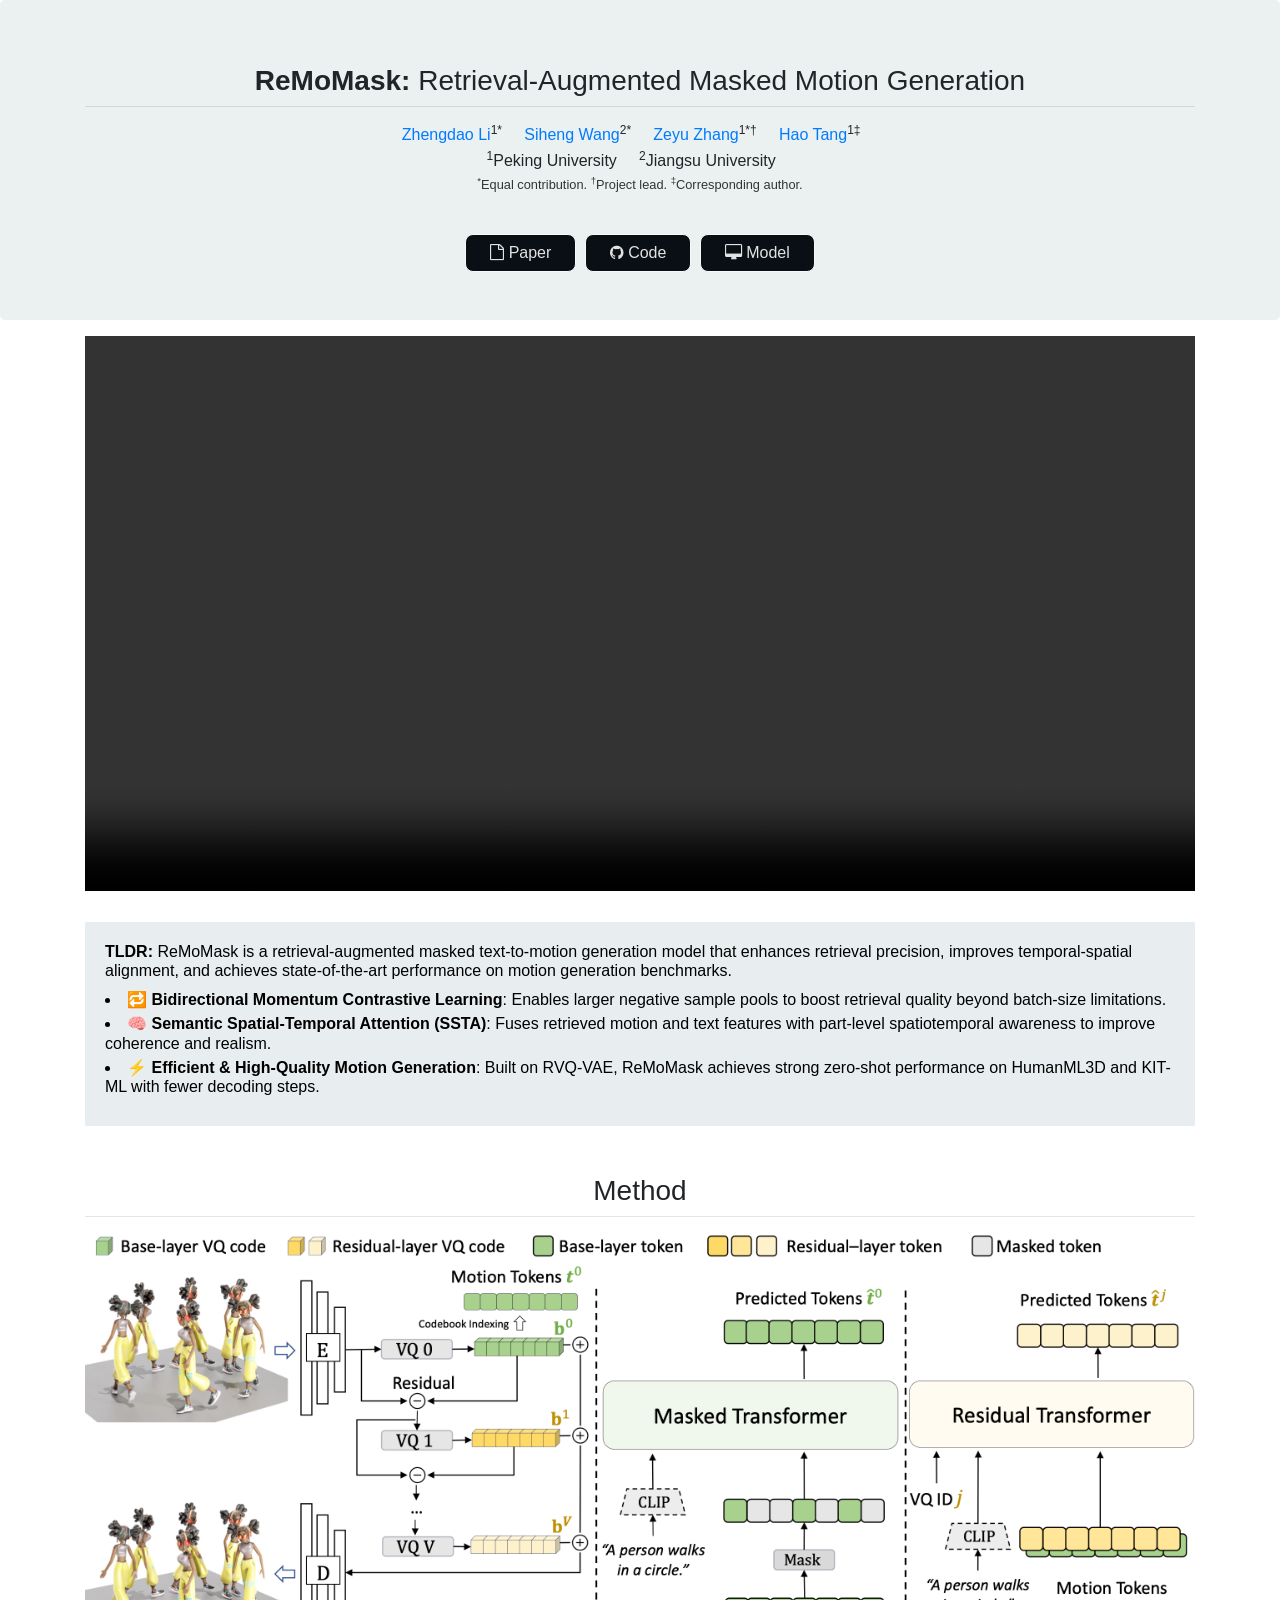
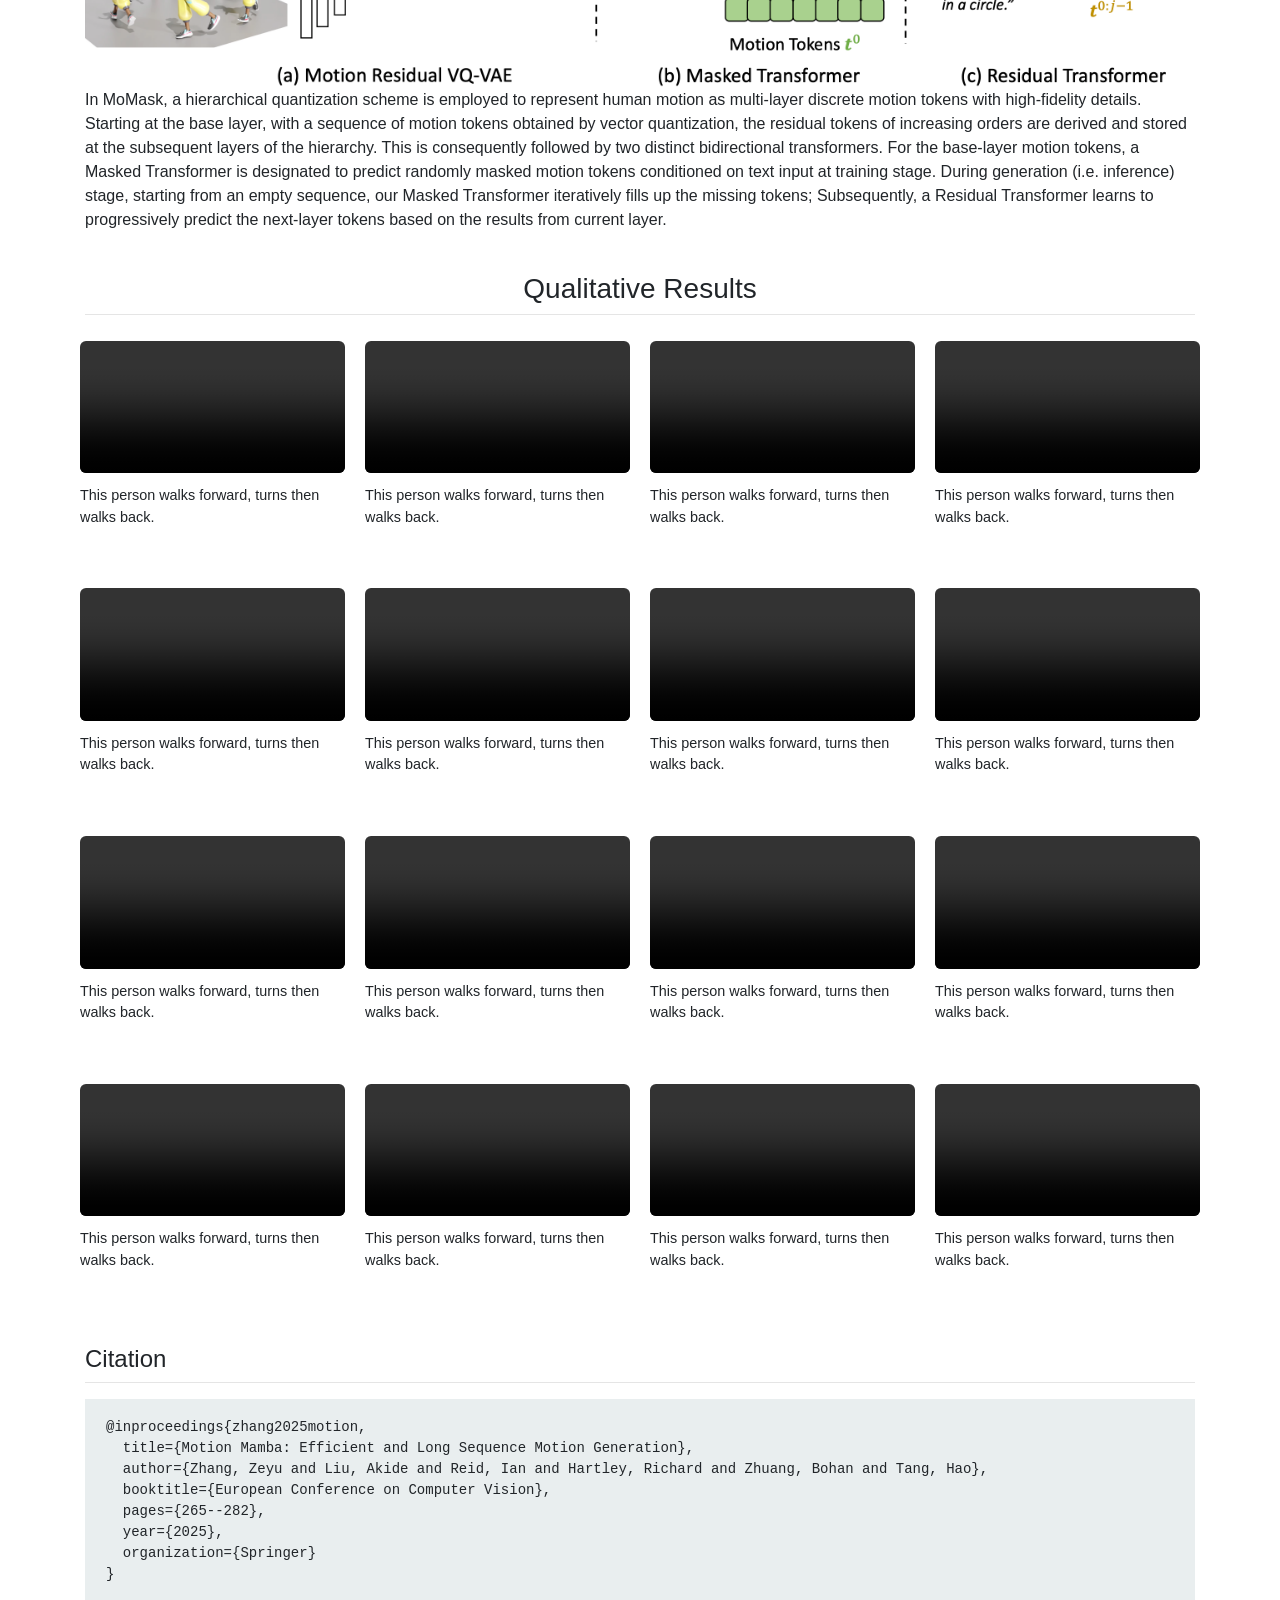
==== index.html @ f0946609 "update" ====
<!DOCTYPE html>
<html lang="en">
<html class="fontawesome-i2svg-active fontawesome-i2svg-complete"><head><meta http-equiv="Content-Type" content="text/html; charset=UTF-8">

<head>
    <meta charset="UTF-8">
    <meta http-equiv="X-UA-Compatible" content="IE=edge">
    <meta name="viewport" content="width=device-width, initial-scale=1">
    <title>ReMoMask</title>
    <!-- Bootstrap -->
    <!-- <link rel="stylesheet" href="./static/css/bulma.min.css"> -->
    <!-- 这个不能加，否则会报错 -->
    <link rel="stylesheet" href="./static/css/bulma-carousel.min.css">
    <link rel="stylesheet" href="./static/css/bulma-slider.min.css">
    <link href="css/bootstrap-4.4.1.css" rel="stylesheet">
    <link rel="stylesheet" href="https://cdnjs.cloudflare.com/ajax/libs/font-awesome/4.7.0/css/font-awesome.min.css">

    <script src="https://ajax.googleapis.com/ajax/libs/jquery/3.5.1/jquery.min.js"></script>
    <script src="./static/js/bulma-carousel.min.js"></script>
    <script src="./static/js/bulma-slider.min.js"></script>
    <script src="./static/js/index.js"></script>
</head>

<!-- cover -->
<section>
    <div class="jumbotron text-center mt-0">
        <div class="container">
            <div class="row justify-content-center">
                <div class="col-12">
                    <h3><strong>ReMoMask: </strong>Retrieval-Augmented Masked Motion Generation</h3>
                    <!-- <h5>Arxiv 2026</h5> -->
                    <hr style="margin-top:0px">
                    <div class="is-size-2 publication-authors text-center">
                        <span class="author-block">
                            <a href=""><strong>Zhengdao Li</strong></a><sup>1*</sup></span>&nbsp;&nbsp;&nbsp;&nbsp;
                        <span class="author-block">
                            <a href=""><strong>Siheng Wang</strong></a><sup>2*</sup>&nbsp;&nbsp;&nbsp;&nbsp;
                        </span>
                        <span class="author-block">
                            <a href="https://steve-zeyu-zhang.github.io/"><strong>Zeyu Zhang</strong></a><sup>1*†</sup>&nbsp;&nbsp;&nbsp;&nbsp;
                        </span>
                        <span class="author-block">
                            <a href="https://ha0tang.github.io/"><strong>Hao Tang</strong></a><sup>1‡</sup>&nbsp;&nbsp;&nbsp;&nbsp;
                        </span>
                    </div>
                    <div class="is-size-5 publication-authors text-center" style="margin-top:2px">
                        <span class="author-block"><sup>1</sup><strong>Peking University</strong></span>&nbsp;&nbsp;&nbsp;&nbsp;
                        <span class="author-block"><sup>2</sup><strong>Jiangsu University</strong></span>&nbsp;&nbsp;&nbsp;&nbsp;
                        <!-- <br> -->
                        <!-- <span class="author-block"><sup>+</sup><strong>Corresponding author: Xiaowei Zhou.</strong></span> -->
                    </div>
                    <p style="color: rgb(51, 51, 51); font-size: 0.8em; margin-top:2px">
                        <sup>*</sup>Equal contribution. <sup>†</sup>Project lead. <sup>‡</sup>Corresponding author.
                    </p>
                    <br>
                    <div class="row justify-content-center">
                        <div class="col-auto" style="padding: 0 1px;">
                            <p class="mb-5"><a class="btn btn-large btn-light" href="arxiv.com" role="button" target="_blank">
                                <i class="fa fa-file-o"></i> Paper </a></p>
                        </div>
                        <div class="col-auto" style="padding: 0 1px;">
                            <p class="mb-5"><a class="btn btn-large btn-light" href="https://github.com/" role="button" target="_blank">
                                <i class="fa fa-github"></i> Code </a></p>
                        </div>
                        <div class="col-auto" style="padding: 0 1px;">
                            <p class="mb-5"><a class="btn btn-large btn-light" href="https://huggingface.co" role="button" target="_blank">
                                <i class="fa fa-desktop"></i> Model </a></p>
                        </div>
                    </div>
        </div>
    </div>
</section>

<section>
    <div class="container">
        <div class="row">
            <div class="col-12 text-center">
                <video width="100%" playsinline autoplay loop preload="none" muted controls>
                    <source src="assets/teaser.mp4" type="video/mp4">
                    Your browser does not support the video tag.
                </video>
                <br><br>
                <div class="notification is-info is-rounded" style="background-color: #E8EEEF; padding: 20px; text-align: left;">
                    <h6 style="color: rgb(0, 0, 0); margin-bottom: 10px;">
                        <strong>TLDR: </strong>
                        ReMoMask is a retrieval-augmented masked text-to-motion generation model that enhances retrieval precision, improves temporal-spatial alignment, and achieves state-of-the-art performance on motion generation benchmarks.
                    </h6>
                    <h6 style="color: rgb(0, 0, 0); margin: 10px 0;">
                        <li style="margin-bottom: 5px;">🔁 <strong>Bidirectional Momentum Contrastive Learning</strong>: Enables larger negative sample pools to boost retrieval quality beyond batch-size limitations.</li>
                        <li style="margin-bottom: 5px;">🧠 <strong>Semantic Spatial-Temporal Attention (SSTA)</strong>: Fuses retrieved motion and text features with part-level spatiotemporal awareness to improve coherence and realism.</li>
                        <li style="margin-bottom: 5px;">⚡ <strong>Efficient & High-Quality Motion Generation</strong>: Built on RVQ-VAE, ReMoMask achieves strong zero-shot performance on HumanML3D and KIT-ML with fewer decoding steps.</li>
                    </h6>
                </div>
                <br>
            </div>
        </div>
    </div>
</section>

<br>

<section>
    <div class="container">
        <div class="row">
            <div class="col-12 text-center">
                <h3>Method</h3>
                <hr style="margin-top:0px">
                <img src="assets/model.png" width="100%">
                <p class="text-left">
                    In MoMask, a hierarchical quantization scheme is employed to represent human motion as multi-layer discrete motion tokens with high-fidelity details. Starting at the base layer, with a sequence of motion tokens obtained by vector quantization, the residual tokens of increasing orders are derived and stored at the subsequent layers of the hierarchy. This is consequently followed by two distinct bidirectional transformers. For the base-layer motion tokens, a Masked Transformer is designated to predict randomly masked motion tokens conditioned on text input at training stage. During generation (i.e. inference) stage, starting from an empty sequence, our Masked Transformer iteratively fills up the missing tokens; Subsequently, a Residual Transformer learns to progressively predict the next-layer tokens based on the results from current layer. 
                </p>
            </div>
        </div>
    </div>
</section>

<br>

<section>
    <div class="container">
        <div class="row">
            <div class="col-12 text-center">
                <h3>Qualitative Results</h3>
                <hr style="margin-top:0px">
                <div class="row">
                    <!-- 16 video blocks -->
                    <div class="col-md-3 col-sm-6 mb-4" style="padding: 10px;">
                        <video class="single_image_video" controls loading="lazy" autoplay muted loop playsinline style="width: 100%; border-radius: 6px;">
                            <source src="assets/demo1.mp4" type="video/mp4">
                            Your browser does not support the video tag.
                        </video>
                        <p class="text-left" style="font-size: 0.9rem; margin-top: 5px;">This person walks forward, turns then walks back.</p>
                    </div>
                    <div class="col-md-3 col-sm-6 mb-4" style="padding: 10px;">
                        <video class="single_image_video" controls loading="lazy" autoplay muted loop playsinline style="width: 100%; border-radius: 6px;">
                            <source src="assets/demo1.mp4" type="video/mp4">
                            Your browser does not support the video tag.
                        </video>
                        <p class="text-left" style="font-size: 0.9rem; margin-top: 5px;">This person walks forward, turns then walks back.</p>
                    </div>
                    <div class="col-md-3 col-sm-6 mb-4" style="padding: 10px;">
                        <video class="single_image_video" controls loading="lazy" autoplay muted loop playsinline style="width: 100%; border-radius: 6px;">
                            <source src="assets/demo1.mp4" type="video/mp4">
                            Your browser does not support the video tag.
                        </video>
                        <p class="text-left" style="font-size: 0.9rem; margin-top: 5px;">This person walks forward, turns then walks back.</p>
                    </div>
                    <div class="col-md-3 col-sm-6 mb-4" style="padding: 10px;">
                        <video class="single_image_video" controls loading="lazy" autoplay muted loop playsinline style="width: 100%; border-radius: 6px;">
                            <source src="assets/demo1.mp4" type="video/mp4">
                            Your browser does not support the video tag.
                        </video>
                        <p class="text-left" style="font-size: 0.9rem; margin-top: 5px;">This person walks forward, turns then walks back.</p>
                    </div>

                    <div class="col-md-3 col-sm-6 mb-4" style="padding: 10px;">
                        <video class="single_image_video" controls loading="lazy" autoplay muted loop playsinline style="width: 100%; border-radius: 6px;">
                            <source src="assets/demo1.mp4" type="video/mp4">
                            Your browser does not support the video tag.
                        </video>
                        <p class="text-left" style="font-size: 0.9rem; margin-top: 5px;">This person walks forward, turns then walks back.</p>
                    </div>
                    <div class="col-md-3 col-sm-6 mb-4" style="padding: 10px;">
                        <video class="single_image_video" controls loading="lazy" autoplay muted loop playsinline style="width: 100%; border-radius: 6px;">
                            <source src="assets/demo1.mp4" type="video/mp4">
                            Your browser does not support the video tag.
                        </video>
                        <p class="text-left" style="font-size: 0.9rem; margin-top: 5px;">This person walks forward, turns then walks back.</p>
                    </div>
                    <div class="col-md-3 col-sm-6 mb-4" style="padding: 10px;">
                        <video class="single_image_video" controls loading="lazy" autoplay muted loop playsinline style="width: 100%; border-radius: 6px;">
                            <source src="assets/demo1.mp4" type="video/mp4">
                            Your browser does not support the video tag.
                        </video>
                        <p class="text-left" style="font-size: 0.9rem; margin-top: 5px;">This person walks forward, turns then walks back.</p>
                    </div>
                    <div class="col-md-3 col-sm-6 mb-4" style="padding: 10px;">
                        <video class="single_image_video" controls loading="lazy" autoplay muted loop playsinline style="width: 100%; border-radius: 6px;">
                            <source src="assets/demo1.mp4" type="video/mp4">
                            Your browser does not support the video tag.
                        </video>
                        <p class="text-left" style="font-size: 0.9rem; margin-top: 5px;">This person walks forward, turns then walks back.</p>
                    </div>

                    <div class="col-md-3 col-sm-6 mb-4" style="padding: 10px;">
                        <video class="single_image_video" controls loading="lazy" autoplay muted loop playsinline style="width: 100%; border-radius: 6px;">
                            <source src="assets/demo1.mp4" type="video/mp4">
                            Your browser does not support the video tag.
                        </video>
                        <p class="text-left" style="font-size: 0.9rem; margin-top: 5px;">This person walks forward, turns then walks back.</p>
                    </div>
                    <div class="col-md-3 col-sm-6 mb-4" style="padding: 10px;">
                        <video class="single_image_video" controls loading="lazy" autoplay muted loop playsinline style="width: 100%; border-radius: 6px;">
                            <source src="assets/demo1.mp4" type="video/mp4">
                            Your browser does not support the video tag.
                        </video>
                        <p class="text-left" style="font-size: 0.9rem; margin-top: 5px;">This person walks forward, turns then walks back.</p>
                    </div>
                    <div class="col-md-3 col-sm-6 mb-4" style="padding: 10px;">
                        <video class="single_image_video" controls loading="lazy" autoplay muted loop playsinline style="width: 100%; border-radius: 6px;">
                            <source src="assets/demo1.mp4" type="video/mp4">
                            Your browser does not support the video tag.
                        </video>
                        <p class="text-left" style="font-size: 0.9rem; margin-top: 5px;">This person walks forward, turns then walks back.</p>
                    </div>
                    <div class="col-md-3 col-sm-6 mb-4" style="padding: 10px;">
                        <video class="single_image_video" controls loading="lazy" autoplay muted loop playsinline style="width: 100%; border-radius: 6px;">
                            <source src="assets/demo1.mp4" type="video/mp4">
                            Your browser does not support the video tag.
                        </video>
                        <p class="text-left" style="font-size: 0.9rem; margin-top: 5px;">This person walks forward, turns then walks back.</p>
                    </div>

                    <div class="col-md-3 col-sm-6 mb-4" style="padding: 10px;">
                        <video class="single_image_video" controls loading="lazy" autoplay muted loop playsinline style="width: 100%; border-radius: 6px;">
                            <source src="assets/demo1.mp4" type="video/mp4">
                            Your browser does not support the video tag.
                        </video>
                        <p class="text-left" style="font-size: 0.9rem; margin-top: 5px;">This person walks forward, turns then walks back.</p>
                    </div>
                    <div class="col-md-3 col-sm-6 mb-4" style="padding: 10px;">
                        <video class="single_image_video" controls loading="lazy" autoplay muted loop playsinline style="width: 100%; border-radius: 6px;">
                            <source src="assets/demo1.mp4" type="video/mp4">
                            Your browser does not support the video tag.
                        </video>
                        <p class="text-left" style="font-size: 0.9rem; margin-top: 5px;">This person walks forward, turns then walks back.</p>
                    </div>
                    <div class="col-md-3 col-sm-6 mb-4" style="padding: 10px;">
                        <video class="single_image_video" controls loading="lazy" autoplay muted loop playsinline style="width: 100%; border-radius: 6px;">
                            <source src="assets/demo1.mp4" type="video/mp4">
                            Your browser does not support the video tag.
                        </video>
                        <p class="text-left" style="font-size: 0.9rem; margin-top: 5px;">This person walks forward, turns then walks back.</p>
                    </div>
                    <div class="col-md-3 col-sm-6 mb-4" style="padding: 10px;">
                        <video class="single_image_video" controls loading="lazy" autoplay muted loop playsinline style="width: 100%; border-radius: 6px;">
                            <source src="assets/demo1.mp4" type="video/mp4">
                            Your browser does not support the video tag.
                        </video>
                        <p class="text-left" style="font-size: 0.9rem; margin-top: 5px;">This person walks forward, turns then walks back.</p>
                    </div>
                </div>
            </div>
        </div>
    </div>
</section>


<br>


<div class="container">
    <div class="row">
        <div class="col-12">
            <h4>Citation</h4>
            <hr style="margin-top:0px">
            <pre style="background-color: #e9eeef;padding: 1.25em 1.5em">
<code>@inproceedings{zhang2025motion,
  title={Motion Mamba: Efficient and Long Sequence Motion Generation},
  author={Zhang, Zeyu and Liu, Akide and Reid, Ian and Hartley, Richard and Zhuang, Bohan and Tang, Hao},
  booktitle={European Conference on Computer Vision},
  pages={265--282},
  year={2025},
  organization={Springer}
}</code></pre>
            <hr>
        </div>
    </div>
</div>



</body>
</html>
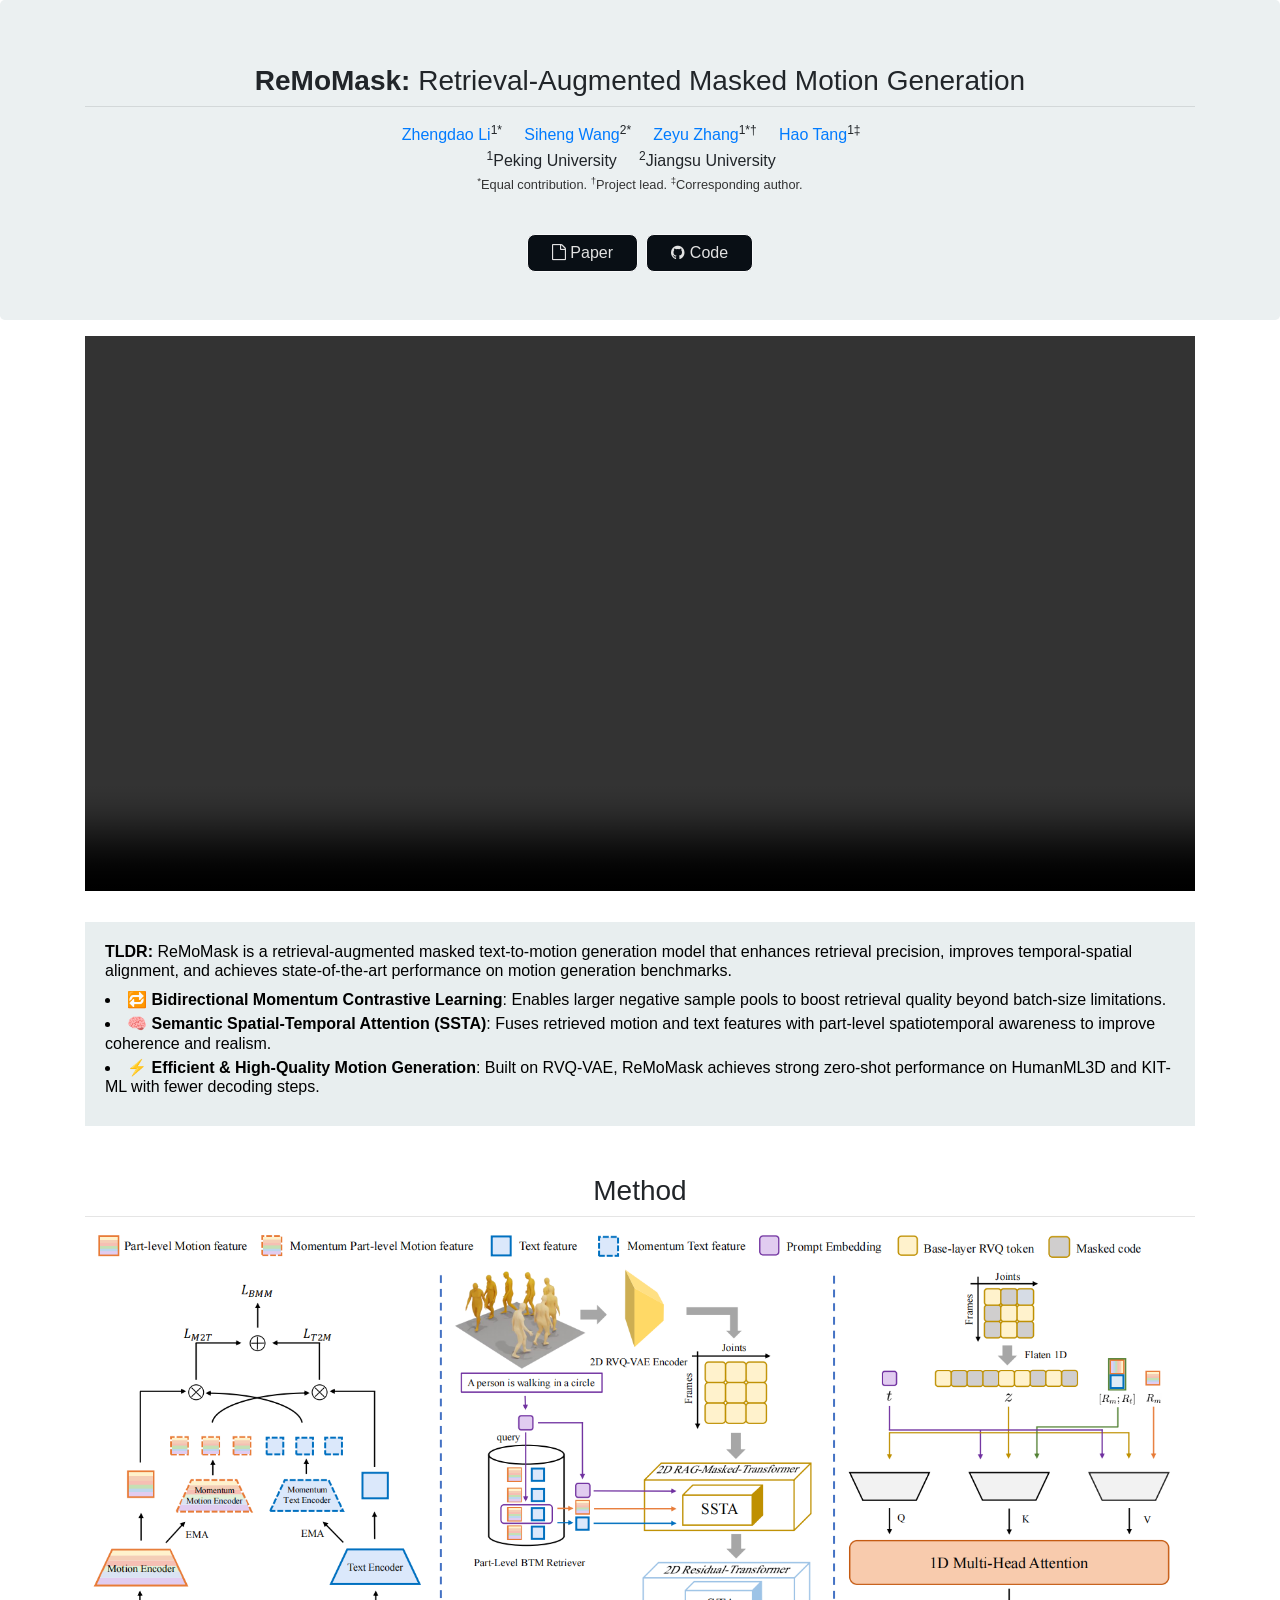
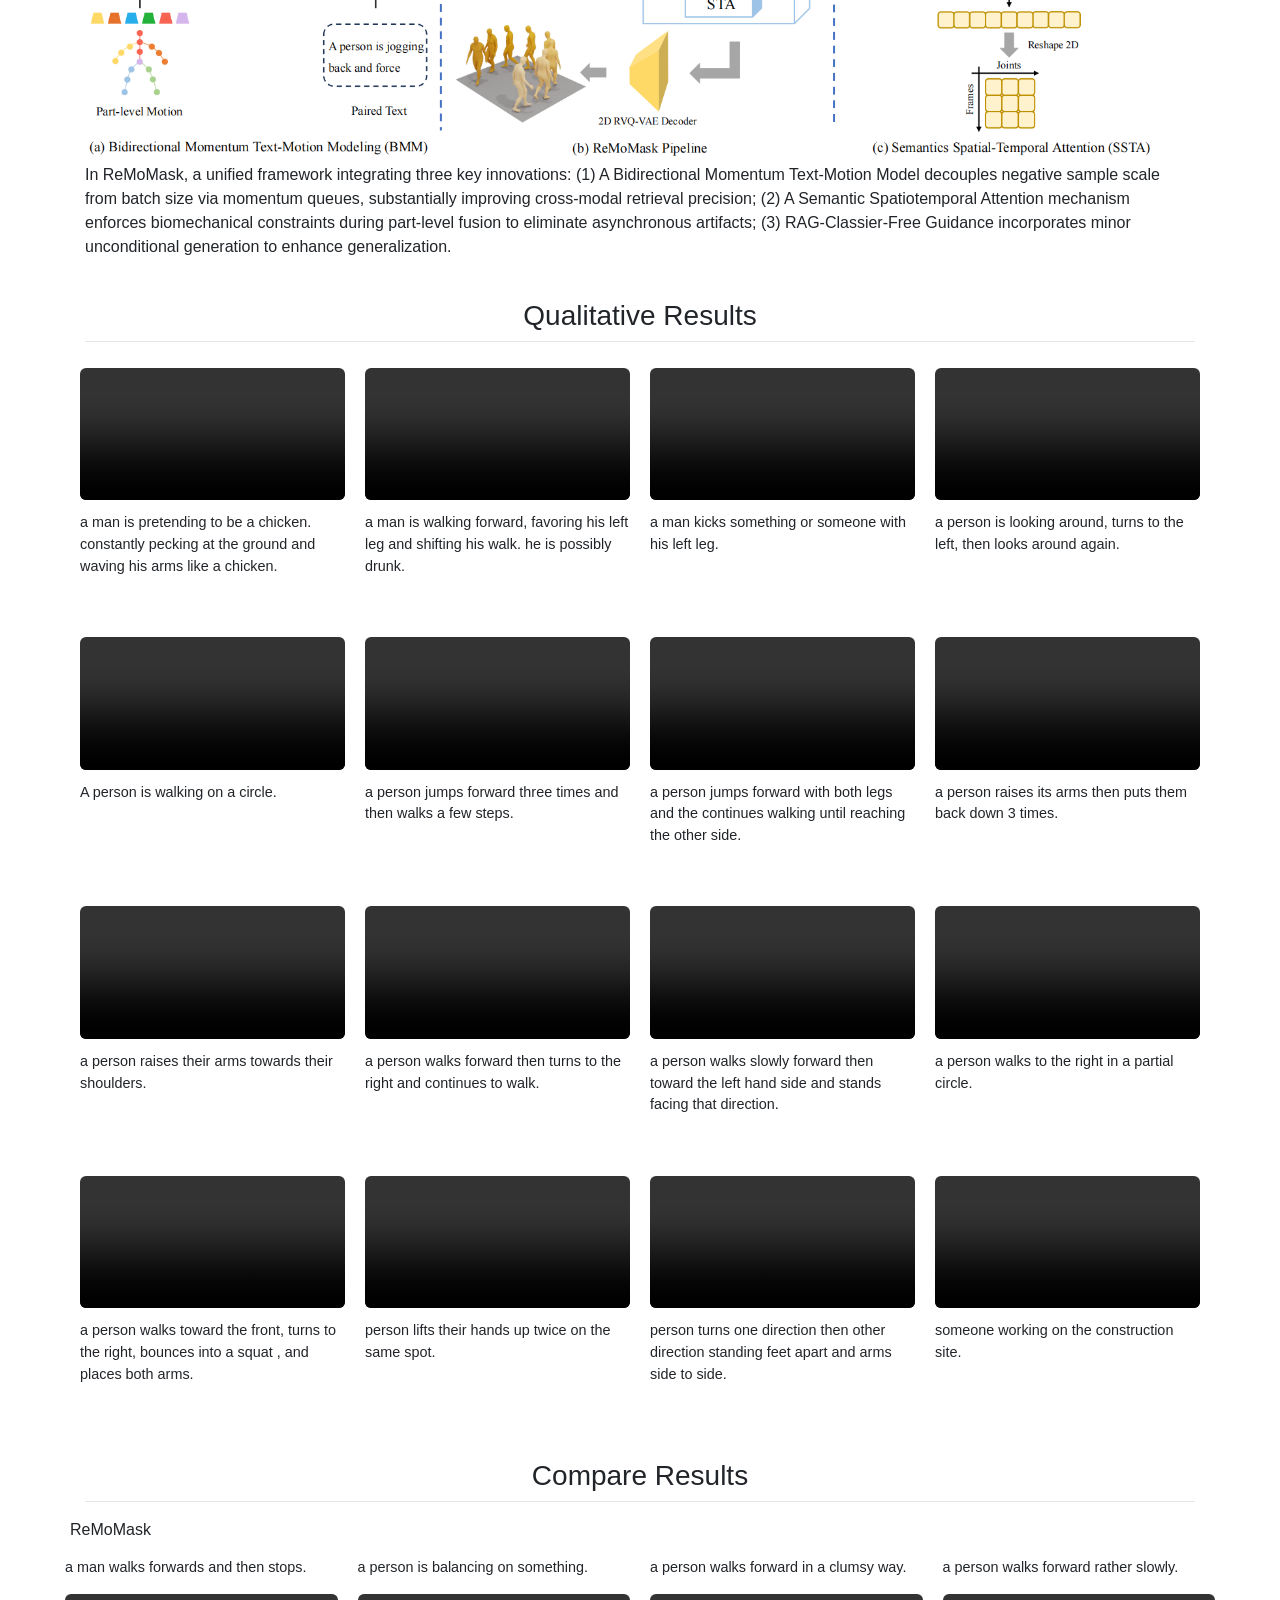
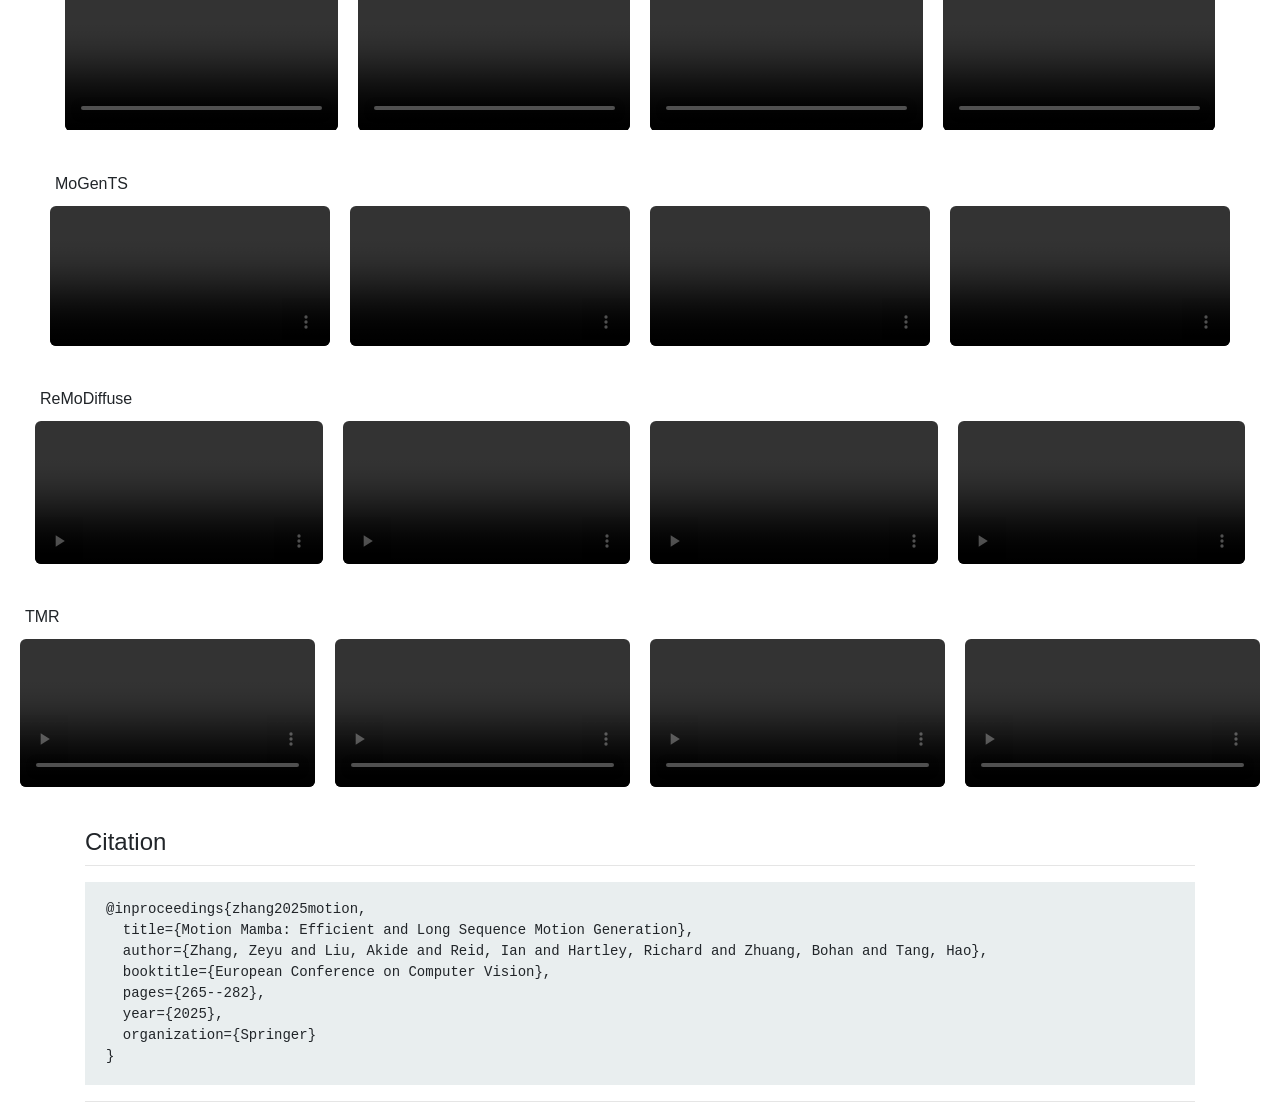
==== commit 41211871: "update website" ====
--- a/index.html
+++ b/index.html
@@ -59,13 +59,13 @@
                                 <i class="fa fa-file-o"></i> Paper </a></p>
                         </div>
                         <div class="col-auto" style="padding: 0 1px;">
-                            <p class="mb-5"><a class="btn btn-large btn-light" href="https://github.com/" role="button" target="_blank">
+                            <p class="mb-5"><a class="btn btn-large btn-light" href="https://github.com/AIGeeksGroup/ReMoMask" role="button" target="_blank">
                                 <i class="fa fa-github"></i> Code </a></p>
                         </div>
-                        <div class="col-auto" style="padding: 0 1px;">
+                        <!-- <div class="col-auto" style="padding: 0 1px;">
                             <p class="mb-5"><a class="btn btn-large btn-light" href="https://huggingface.co" role="button" target="_blank">
                                 <i class="fa fa-desktop"></i> Model </a></p>
-                        </div>
+                        </div> -->
                     </div>
         </div>
     </div>
@@ -76,7 +76,7 @@
         <div class="row">
             <div class="col-12 text-center">
                 <video width="100%" playsinline autoplay loop preload="none" muted controls>
-                    <source src="assets/teaser.mp4" type="video/mp4">
+                    <source src="assets/Animation.mp4" type="video/mp4">
                     Your browser does not support the video tag.
                 </video>
                 <br><br>
@@ -105,9 +105,9 @@
             <div class="col-12 text-center">
                 <h3>Method</h3>
                 <hr style="margin-top:0px">
-                <img src="assets/model.png" width="100%">
+                <img src="assets/framework_00.png" width="100%">
                 <p class="text-left">
-                    In MoMask, a hierarchical quantization scheme is employed to represent human motion as multi-layer discrete motion tokens with high-fidelity details. Starting at the base layer, with a sequence of motion tokens obtained by vector quantization, the residual tokens of increasing orders are derived and stored at the subsequent layers of the hierarchy. This is consequently followed by two distinct bidirectional transformers. For the base-layer motion tokens, a Masked Transformer is designated to predict randomly masked motion tokens conditioned on text input at training stage. During generation (i.e. inference) stage, starting from an empty sequence, our Masked Transformer iteratively fills up the missing tokens; Subsequently, a Residual Transformer learns to progressively predict the next-layer tokens based on the results from current layer. 
+                    In ReMoMask, a unified framework integrating three key innovations: (1) A Bidirectional Momentum Text-Motion Model decouples negative sample scale from batch size via momentum queues, substantially improving cross-modal retrieval precision; (2) A Semantic Spatiotemporal Attention mechanism enforces biomechanical constraints during part-level fusion to eliminate asynchronous artifacts; (3) RAG-Classier-Free Guidance incorporates minor unconditional generation to enhance generalization.
                 </p>
             </div>
         </div>
@@ -126,118 +126,118 @@
                     <!-- 16 video blocks -->
                     <div class="col-md-3 col-sm-6 mb-4" style="padding: 10px;">
                         <video class="single_image_video" controls loading="lazy" autoplay muted loop playsinline style="width: 100%; border-radius: 6px;">
-                            <source src="assets/demo1.mp4" type="video/mp4">
-                            Your browser does not support the video tag.
-                        </video>
-                        <p class="text-left" style="font-size: 0.9rem; margin-top: 5px;">This person walks forward, turns then walks back.</p>
-                    </div>
-                    <div class="col-md-3 col-sm-6 mb-4" style="padding: 10px;">
-                        <video class="single_image_video" controls loading="lazy" autoplay muted loop playsinline style="width: 100%; border-radius: 6px;">
-                            <source src="assets/demo1.mp4" type="video/mp4">
-                            Your browser does not support the video tag.
-                        </video>
-                        <p class="text-left" style="font-size: 0.9rem; margin-top: 5px;">This person walks forward, turns then walks back.</p>
-                    </div>
-                    <div class="col-md-3 col-sm-6 mb-4" style="padding: 10px;">
-                        <video class="single_image_video" controls loading="lazy" autoplay muted loop playsinline style="width: 100%; border-radius: 6px;">
-                            <source src="assets/demo1.mp4" type="video/mp4">
-                            Your browser does not support the video tag.
-                        </video>
-                        <p class="text-left" style="font-size: 0.9rem; margin-top: 5px;">This person walks forward, turns then walks back.</p>
-                    </div>
-                    <div class="col-md-3 col-sm-6 mb-4" style="padding: 10px;">
-                        <video class="single_image_video" controls loading="lazy" autoplay muted loop playsinline style="width: 100%; border-radius: 6px;">
-                            <source src="assets/demo1.mp4" type="video/mp4">
-                            Your browser does not support the video tag.
-                        </video>
-                        <p class="text-left" style="font-size: 0.9rem; margin-top: 5px;">This person walks forward, turns then walks back.</p>
-                    </div>
-
-                    <div class="col-md-3 col-sm-6 mb-4" style="padding: 10px;">
-                        <video class="single_image_video" controls loading="lazy" autoplay muted loop playsinline style="width: 100%; border-radius: 6px;">
-                            <source src="assets/demo1.mp4" type="video/mp4">
-                            Your browser does not support the video tag.
-                        </video>
-                        <p class="text-left" style="font-size: 0.9rem; margin-top: 5px;">This person walks forward, turns then walks back.</p>
-                    </div>
-                    <div class="col-md-3 col-sm-6 mb-4" style="padding: 10px;">
-                        <video class="single_image_video" controls loading="lazy" autoplay muted loop playsinline style="width: 100%; border-radius: 6px;">
-                            <source src="assets/demo1.mp4" type="video/mp4">
-                            Your browser does not support the video tag.
-                        </video>
-                        <p class="text-left" style="font-size: 0.9rem; margin-top: 5px;">This person walks forward, turns then walks back.</p>
-                    </div>
-                    <div class="col-md-3 col-sm-6 mb-4" style="padding: 10px;">
-                        <video class="single_image_video" controls loading="lazy" autoplay muted loop playsinline style="width: 100%; border-radius: 6px;">
-                            <source src="assets/demo1.mp4" type="video/mp4">
-                            Your browser does not support the video tag.
-                        </video>
-                        <p class="text-left" style="font-size: 0.9rem; margin-top: 5px;">This person walks forward, turns then walks back.</p>
-                    </div>
-                    <div class="col-md-3 col-sm-6 mb-4" style="padding: 10px;">
-                        <video class="single_image_video" controls loading="lazy" autoplay muted loop playsinline style="width: 100%; border-radius: 6px;">
-                            <source src="assets/demo1.mp4" type="video/mp4">
-                            Your browser does not support the video tag.
-                        </video>
-                        <p class="text-left" style="font-size: 0.9rem; margin-top: 5px;">This person walks forward, turns then walks back.</p>
-                    </div>
-
-                    <div class="col-md-3 col-sm-6 mb-4" style="padding: 10px;">
-                        <video class="single_image_video" controls loading="lazy" autoplay muted loop playsinline style="width: 100%; border-radius: 6px;">
-                            <source src="assets/demo1.mp4" type="video/mp4">
-                            Your browser does not support the video tag.
-                        </video>
-                        <p class="text-left" style="font-size: 0.9rem; margin-top: 5px;">This person walks forward, turns then walks back.</p>
-                    </div>
-                    <div class="col-md-3 col-sm-6 mb-4" style="padding: 10px;">
-                        <video class="single_image_video" controls loading="lazy" autoplay muted loop playsinline style="width: 100%; border-radius: 6px;">
-                            <source src="assets/demo1.mp4" type="video/mp4">
-                            Your browser does not support the video tag.
-                        </video>
-                        <p class="text-left" style="font-size: 0.9rem; margin-top: 5px;">This person walks forward, turns then walks back.</p>
-                    </div>
-                    <div class="col-md-3 col-sm-6 mb-4" style="padding: 10px;">
-                        <video class="single_image_video" controls loading="lazy" autoplay muted loop playsinline style="width: 100%; border-radius: 6px;">
-                            <source src="assets/demo1.mp4" type="video/mp4">
-                            Your browser does not support the video tag.
-                        </video>
-                        <p class="text-left" style="font-size: 0.9rem; margin-top: 5px;">This person walks forward, turns then walks back.</p>
-                    </div>
-                    <div class="col-md-3 col-sm-6 mb-4" style="padding: 10px;">
-                        <video class="single_image_video" controls loading="lazy" autoplay muted loop playsinline style="width: 100%; border-radius: 6px;">
-                            <source src="assets/demo1.mp4" type="video/mp4">
-                            Your browser does not support the video tag.
-                        </video>
-                        <p class="text-left" style="font-size: 0.9rem; margin-top: 5px;">This person walks forward, turns then walks back.</p>
-                    </div>
-
-                    <div class="col-md-3 col-sm-6 mb-4" style="padding: 10px;">
-                        <video class="single_image_video" controls loading="lazy" autoplay muted loop playsinline style="width: 100%; border-radius: 6px;">
-                            <source src="assets/demo1.mp4" type="video/mp4">
-                            Your browser does not support the video tag.
-                        </video>
-                        <p class="text-left" style="font-size: 0.9rem; margin-top: 5px;">This person walks forward, turns then walks back.</p>
-                    </div>
-                    <div class="col-md-3 col-sm-6 mb-4" style="padding: 10px;">
-                        <video class="single_image_video" controls loading="lazy" autoplay muted loop playsinline style="width: 100%; border-radius: 6px;">
-                            <source src="assets/demo1.mp4" type="video/mp4">
-                            Your browser does not support the video tag.
-                        </video>
-                        <p class="text-left" style="font-size: 0.9rem; margin-top: 5px;">This person walks forward, turns then walks back.</p>
-                    </div>
-                    <div class="col-md-3 col-sm-6 mb-4" style="padding: 10px;">
-                        <video class="single_image_video" controls loading="lazy" autoplay muted loop playsinline style="width: 100%; border-radius: 6px;">
-                            <source src="assets/demo1.mp4" type="video/mp4">
-                            Your browser does not support the video tag.
-                        </video>
-                        <p class="text-left" style="font-size: 0.9rem; margin-top: 5px;">This person walks forward, turns then walks back.</p>
-                    </div>
-                    <div class="col-md-3 col-sm-6 mb-4" style="padding: 10px;">
-                        <video class="single_image_video" controls loading="lazy" autoplay muted loop playsinline style="width: 100%; border-radius: 6px;">
-                            <source src="assets/demo1.mp4" type="video/mp4">
-                            Your browser does not support the video tag.
-                        </video>
-                        <p class="text-left" style="font-size: 0.9rem; margin-top: 5px;">This person walks forward, turns then walks back.</p>
+                            <source src="./assets/demo/joints/demoA/sample0_repeat0_len196_mesh.mp4" type="video/mp4">
+                            Your browser does not support the video tag.
+                        </video>
+                        <p class="text-left" style="font-size: 0.9rem; margin-top: 5px;">a man is pretending to be a chicken. constantly pecking at the ground and waving his arms like a chicken.</p>
+                    </div>
+                    <div class="col-md-3 col-sm-6 mb-4" style="padding: 10px;">
+                        <video class="single_image_video" controls loading="lazy" autoplay muted loop playsinline style="width: 100%; border-radius: 6px;">
+                            <source src="./assets/demo/joints/demoB/sample0_repeat0_len196_mesh.mp4" type="video/mp4">
+                            Your browser does not support the video tag.
+                        </video>
+                        <p class="text-left" style="font-size: 0.9rem; margin-top: 5px;">a man is walking forward, favoring his left leg and shifting his walk. he is possibly drunk.</p>
+                    </div>
+                    <div class="col-md-3 col-sm-6 mb-4" style="padding: 10px;">
+                        <video class="single_image_video" controls loading ="lazy" autoplay muted loop playsinline style="width: 100%; border-radius: 6px;">
+                            <source src="./assets/demo/joints/demoC/sample0_repeat0_len196_mesh.mp4" type="video/mp4">
+                            Your browser does not support the video tag.
+                        </video>
+                        <p class="text-left" style="font-size: 0.9rem; margin-top: 5px;">a man kicks something or someone with his left leg.</p>
+                    </div>
+                    <div class="col-md-3 col-sm-6 mb-4" style="padding: 10px;">
+                        <video class="single_image_video" controls loading="lazy" autoplay muted loop playsinline style="width: 100%; border-radius: 6px;">
+                            <source src="./assets/demo/joints/demoD/sample0_repeat0_len196_mesh.mp4" type="video/mp4">
+                            Your browser does not support the video tag.
+                        </video>
+                        <p class="text-left" style="font-size: 0.9rem; margin-top: 5px;">a person is looking around, turns to the left, then looks around again.</p>
+                    </div>
+
+                    <div class="col-md-3 col-sm-6 mb-4" style="padding: 10px;">
+                        <video class="single_image_video" controls loading="lazy" autoplay muted loop playsinline style="width: 100%; border-radius: 6px;">
+                            <source src="./assets/demo/joints/demoE/sample0_repeat0_len196_mesh.mp4" type="video/mp4">
+                            Your browser does not support the video tag.
+                        </video>
+                        <p class="text-left" style="font-size: 0.9rem; margin-top: 5px;">A person is walking on a circle.</p>
+                    </div>
+                    <div class="col-md-3 col-sm-6 mb-4" style="padding: 10px;">
+                        <video class="single_image_video" controls loading="lazy" autoplay muted loop playsinline style="width: 100%; border-radius: 6px;">
+                            <source src="./assets/demo/joints/demoF/sample0_repeat0_len112_mesh.mp4" type="video/mp4">
+                            Your browser does not support the video tag.
+                        </video>
+                        <p class="text-left" style="font-size: 0.9rem; margin-top: 5px;">a person jumps forward three times and then walks a few steps.</p>
+                    </div>
+                    <div class="col-md-3 col-sm-6 mb-4" style="padding: 10px;">
+                        <video class="single_image_video" controls loading="lazy" autoplay muted loop playsinline style="width: 100%; border-radius: 6px;">
+                            <source src="./assets/demo/joints/demoG/sample0_repeat0_len112_mesh.mp4" type="video/mp4">
+                            Your browser does not support the video tag.
+                        </video>
+                        <p class="text-left" style="font-size: 0.9rem; margin-top: 5px;">a person jumps forward with both legs and the continues walking until reaching the other side.</p>
+                    </div>
+                    <div class="col-md-3 col-sm-6 mb-4" style="padding: 10px;">
+                        <video class="single_image_video" controls loading="lazy" autoplay muted loop playsinline style="width: 100%; border-radius: 6px;">
+                            <source src="./assets/demo/joints/demoH/sample0_repeat0_len196_mesh.mp4" type="video/mp4">
+                            Your browser does not support the video tag.
+                        </video>
+                        <p class="text-left" style="font-size: 0.9rem; margin-top: 5px;">a person raises its arms then puts them back down 3 times.</p>
+                    </div>
+
+                    <div class="col-md-3 col-sm-6 mb-4" style="padding: 10px;">
+                        <video class="single_image_video" controls loading="lazy" autoplay muted loop playsinline style="width: 100%; border-radius: 6px;">
+                            <source src="./assets/demo/joints/demoI/sample0_repeat0_len196_mesh.mp4" type="video/mp4">
+                            Your browser does not support the video tag.
+                        </video>
+                        <p class="text-left" style="font-size: 0.9rem; margin-top: 5px;">a_person_raises_their_arms_towards_their_shoulders.</p>
+                    </div>
+                    <div class="col-md-3 col-sm-6 mb-4" style="padding: 10px;">
+                        <video class="single_image_video" controls loading="lazy" autoplay muted loop playsinline style="width: 100%; border-radius: 6px;">
+                            <source src="./assets/demo/joints/demoJ/sample0_repeat0_len112_mesh.mp4" type="video/mp4">
+                            Your browser does not support the video tag.
+                        </video>
+                        <p class="text-left" style="font-size: 0.9rem; margin-top: 5px;">a_person_walks_forward_then_turns_to_the_right_and_continues_to_walk.</p>
+                    </div>
+                    <div class="col-md-3 col-sm-6 mb-4" style="padding: 10px;">
+                        <video class="single_image_video" controls loading="lazy" autoplay muted loop playsinline style="width: 100%; border-radius: 6px;">
+                            <source src="./assets/demo/joints/demoK/sample0_repeat0_len196_mesh.mp4" type="video/mp4">
+                            Your browser does not support the video tag.
+                        </video>
+                        <p class="text-left" style="font-size: 0.9rem; margin-top: 5px;">a_person_walks_slowly_forward_then_toward_the_left_hand_side_and_stands_facing_that_direction.</p>
+                    </div>
+                    <div class="col-md-3 col-sm-6 mb-4" style="padding: 10px;">
+                        <video class="single_image_video" controls loading="lazy" autoplay muted loop playsinline style="width: 100%; border-radius: 6px;">
+                            <source src="./assets/demo/joints/demoL/sample0_repeat0_len196_mesh.mp4" type="video/mp4">
+                            Your browser does not support the video tag.
+                        </video>
+                        <p class="text-left" style="font-size: 0.9rem; margin-top: 5px;">a_person_walks_to_the_right_in_a_partial_circle.</p>
+                    </div>
+
+                    <div class="col-md-3 col-sm-6 mb-4" style="padding: 10px;">
+                        <video class="single_image_video" controls loading="lazy" autoplay muted loop playsinline style="width: 100%; border-radius: 6px;">
+                            <source src="./assets/demo/joints/demoM/sample0_repeat0_len196_mesh.mp4" type="video/mp4">
+                            Your browser does not support the video tag.
+                        </video>
+                        <p class="text-left" style="font-size: 0.9rem; margin-top: 5px;">a person walks toward the front, turns to the right, bounces into a squat , and places both arms.</p>
+                    </div>
+                    <div class="col-md-3 col-sm-6 mb-4" style="padding: 10px;">
+                        <video class="single_image_video" controls loading="lazy" autoplay muted loop playsinline style="width: 100%; border-radius: 6px;">
+                            <source src="./assets/demo/joints/demoN/sample0_repeat0_len196_mesh.mp4" type="video/mp4">
+                            Your browser does not support the video tag.
+                        </video>
+                        <p class="text-left" style="font-size: 0.9rem; margin-top: 5px;">person lifts their hands up twice on the same spot.</p>
+                    </div>
+                    <div class="col-md-3 col-sm-6 mb-4" style="padding: 10px;">
+                        <video class="single_image_video" controls loading="lazy" autoplay muted loop playsinline style="width: 100%; border-radius: 6px;">
+                            <source src="./assets/demo/joints/demoO/sample0_repeat0_len196_mesh.mp4" type="video/mp4">
+                            Your browser does not support the video tag.
+                        </video>
+                        <p class="text-left" style="font-size: 0.9rem; margin-top: 5px;">person turns one direction then other direction standing feet apart and arms side to side.</p>
+                    </div>
+                    <div class="col-md-3 col-sm-6 mb-4" style="padding: 10px;">
+                        <video class="single_image_video" controls loading="lazy" autoplay muted loop playsinline style="width: 100%; border-radius: 6px;">
+                            <source src="./assets/demo/joints/demoP/sample0_repeat0_len196_mesh.mp4" type="video/mp4">
+                            Your browser does not support the video tag.
+                        </video>
+                        <p class="text-left" style="font-size: 0.9rem; margin-top: 5px;">someone working on the construction site.</p>
                     </div>
                 </div>
             </div>
@@ -247,6 +247,151 @@
 
 
 <br>
+
+<section>
+    <div class="container">
+        <div class="row">
+            <div class="col-12 text-center">
+                <h3>Compare Results</h3>
+                <hr style="margin-top:0px">
+                <div class="row">
+                    <!-- 16 video blocks -->
+                <h10>ReMoMask</h10>
+                <hr style="margin-top:0px">
+                <div class="row">
+                    <div class="col-md-3 col-sm-6 mb-4" style="padding: 10px;">
+                        <p class="text-left" style="font-size: 0.9rem; margin-top: 5px;">a man walks forwards and then stops.</p>
+                        <video class="single_image_video" controls loading="lazy" autoplay muted loop playsinline style="width: 100%; border-radius: 6px;">
+                            <source src="./assets/compare/Remomask/joints/demoA/sample0_repeat0_len112_mesh.mp4" type="video/mp4">
+                            Your browser does not support the video tag.
+                        </video>
+                        
+                    </div>
+                    <div class="col-md-3 col-sm-6 mb-4" style="padding: 10px;">
+                        <p class="text-left" style="font-size: 0.9rem; margin-top: 5px;">a person is balancing on something.</p>
+                        <video class="single_image_video" controls loading="lazy" autoplay muted loop playsinline style="width: 100%; border-radius: 6px;">
+                            <source src="./assets/compare/Remomask/joints/demoB/sample0_repeat0_len196_mesh.mp4" type="video/mp4">
+                            Your browser does not support the video tag.
+                        </video>
+                        
+                    </div>
+                    <div class="col-md-3 col-sm-6 mb-4" style="padding: 10px;">
+                        <p class="text-left" style="font-size: 0.9rem; margin-top: 5px;">a person walks forward in a clumsy way.</p>
+                        <video class="single_image_video" controls loading="lazy" autoplay muted loop playsinline style="width: 100%; border-radius: 6px;">
+                            <source src="./assets/compare/Remomask/joints/demoC/sample0_repeat0_len196_mesh.mp4" type="video/mp4">
+                            Your browser does not support the video tag.
+                        </video>
+                        
+                    </div>
+                    <div class="col-md-3 col-sm-6 mb-4" style="padding: 10px;">
+                        <p class="text-left" style="font-size: 0.9rem; margin-top: 5px;">a_person_walks_forward_rather_slowly.</p>
+                        <video class="single_image_video" controls loading="lazy" autoplay muted loop playsinline style="width: 100%; border-radius: 6px;">
+                            <source src="./assets/compare/Remomask/joints/demoD/sample0_repeat0_len112_mesh.mp4" type="video/mp4">
+                            Your browser does not support the video tag.
+                        </video>
+                     
+                    </div>
+
+                <h10>MoGenTS</h10>
+                <hr style="margin-top:0px">
+                <div class="row">
+                    <div class="col-md-3 col-sm-6 mb-4" style="padding: 10px;">
+                        <video class="single_image_video" controls loading="lazy" autoplay muted loop playsinline style="width: 100%; border-radius: 6px;">
+                            <source src="./assets/compare/mogents/joints/demoA/sample0_repeat0_len196_mesh.mp4" type="video/mp4">
+                            Your browser does not support the video tag.
+                        </video>
+
+                    </div>
+                    <div class="col-md-3 col-sm-6 mb-4" style="padding: 10px;">
+                        <video class="single_image_video" controls loading="lazy" autoplay muted loop playsinline style="width: 100%; border-radius: 6px;">
+                            <source src="./assets/compare/mogents/joints/demoB/sample0_repeat0_len196_mesh.mp4" type="video/mp4">
+                            Your browser does not support the video tag.
+                        </video>
+                      
+                    </div>
+                    <div class="col-md-3 col-sm-6 mb-4" style="padding: 10px;">
+                        <video class="single_image_video" controls loading="lazy" autoplay muted loop playsinline style="width: 100%; border-radius: 6px;">
+                            <source src="./assets/compare/mogents/joints/demoC/sample0_repeat0_len112_mesh.mp4" type="video/mp4">
+                            Your browser does not support the video tag.
+                        </video>
+                     
+                    </div>
+                    <div class="col-md-3 col-sm-6 mb-4" style="padding: 10px;">
+                        <video class="single_image_video" controls loading="lazy" autoplay muted loop playsinline style="width: 100%; border-radius: 6px;">
+                            <source src="./assets/compare/mogents/joints/demoD/sample0_repeat0_len196_mesh.mp4" type="video/mp4">
+                            Your browser does not support the video tag.
+                        </video>
+                     
+                    </div>
+
+                <h10>ReMoDiffuse</h10>
+                <hr style="margin-top:0px">
+                <div class="row">
+                    <div class="col-md-3 col-sm-6 mb-4" style="padding: 10px;">
+                        <video class="single_image_video" controls loading="lazy" autoplay muted loop playsinline style="width: 100%; border-radius: 6px;">
+                            <source src="./assets/compare/Remodiffuse/joints/demoA/sample0_repeat0_len112_mesh.mp4" type="video/mp4">
+                            Your browser does not support the video tag.
+                        </video>
+                    </div>
+                    <div class="col-md-3 col-sm-6 mb-4" style="padding: 10px;">
+                        <video class="single_image_video" controls loading="lazy" autoplay muted loop playsinline style="width: 100%; border-radius: 6px;">
+                            <source src="./assets/compare/Remodiffuse/joints/demoB/sample0_repeat0_len196_mesh.mp4" type="video/mp4">
+                            Your browser does not support the video tag.
+                        </video>
+            
+                    </div>
+                    <div class="col-md-3 col-sm-6 mb-4" style="padding: 10px;">
+                        <video class="single_image_video" controls loading="lazy" autoplay muted loop playsinline style="width: 100%; border-radius: 6px;">
+                            <source src="./assets/compare/Remodiffuse/joints/demoC/sample0_repeat0_len112_mesh.mp4" type="video/mp4">
+                            Your browser does not support the video tag.
+                        </video>
+                       
+                    </div>
+                    <div class="col-md-3 col-sm-6 mb-4" style="padding: 10px;">
+                        <video class="single_image_video" controls loading="lazy" autoplay muted loop playsinline style="width: 100%; border-radius: 6px;">
+                            <source src="./assets/compare/Remodiffuse/joints/demoD/sample0_repeat0_len196_mesh.mp4" type="video/mp4">
+                            Your browser does not support the video tag.
+                        </video>
+
+                    </div>
+                <h10>TMR</h10>
+                <hr style="margin-top:0px">
+                <div class="row">
+                    <div class="col-md-3 col-sm-6 mb-4" style="padding: 10px;">
+                        <video class="single_image_video" controls loading="lazy" autoplay muted loop playsinline style="width: 100%; border-radius: 6px;">
+                            <source src="./assets/compare/TMR/joints/demoA/sample0_repeat0_len112_mesh.mp4" type="video/mp4">
+                            Your browser does not support the video tag.
+                        </video>
+
+                    </div>
+                    <div class="col-md-3 col-sm-6 mb-4" style="padding: 10px;">
+                        <video class="single_image_video" controls loading="lazy" autoplay muted loop playsinline style="width: 100%; border-radius: 6px;">
+                            <source src="./assets/compare/TMR/joints/demoB/sample0_repeat0_len196_mesh.mp4" type="video/mp4">
+                            Your browser does not support the video tag.
+                        </video>
+                      
+                    </div>
+                    <div class="col-md-3 col-sm-6 mb-4" style="padding: 10px;">
+                        <video class="single_image_video" controls loading="lazy" autoplay muted loop playsinline style="width: 100%; border-radius: 6px;">
+                            <source src="./assets/compare/TMR/joints/demoC/sample0_repeat0_len196_mesh.mp4" type="video/mp4">
+                            Your browser does not support the video tag.
+                        </video>
+                        
+                    </div>
+                    <div class="col-md-3 col-sm-6 mb-4" style="padding: 10px;">
+                        <video class="single_image_video" controls loading="lazy" autoplay muted loop playsinline style="width: 100%; border-radius: 6px;">
+                            <source src="./assets/compare/TMR/joints/demoD/sample0_repeat0_len112_mesh.mp4" type="video/mp4">
+                            Your browser does not support the video tag.
+                        </video>
+                        
+                    </div>
+                </div>
+            </div>
+        </div>
+    </div>
+</section>
+
+<bar>
 
 
 <div class="container">
@@ -270,5 +415,13 @@
 
 
 
+</script>
+  <script>
+    document.addEventListener('DOMContentLoaded', function() {
+      document.querySelectorAll('p.text-left').forEach(function(p) {
+        p.textContent = p.textContent.replace(/_/g, ' ');
+      });
+    });
+  </script>
 </body>
-</html>
+</html>
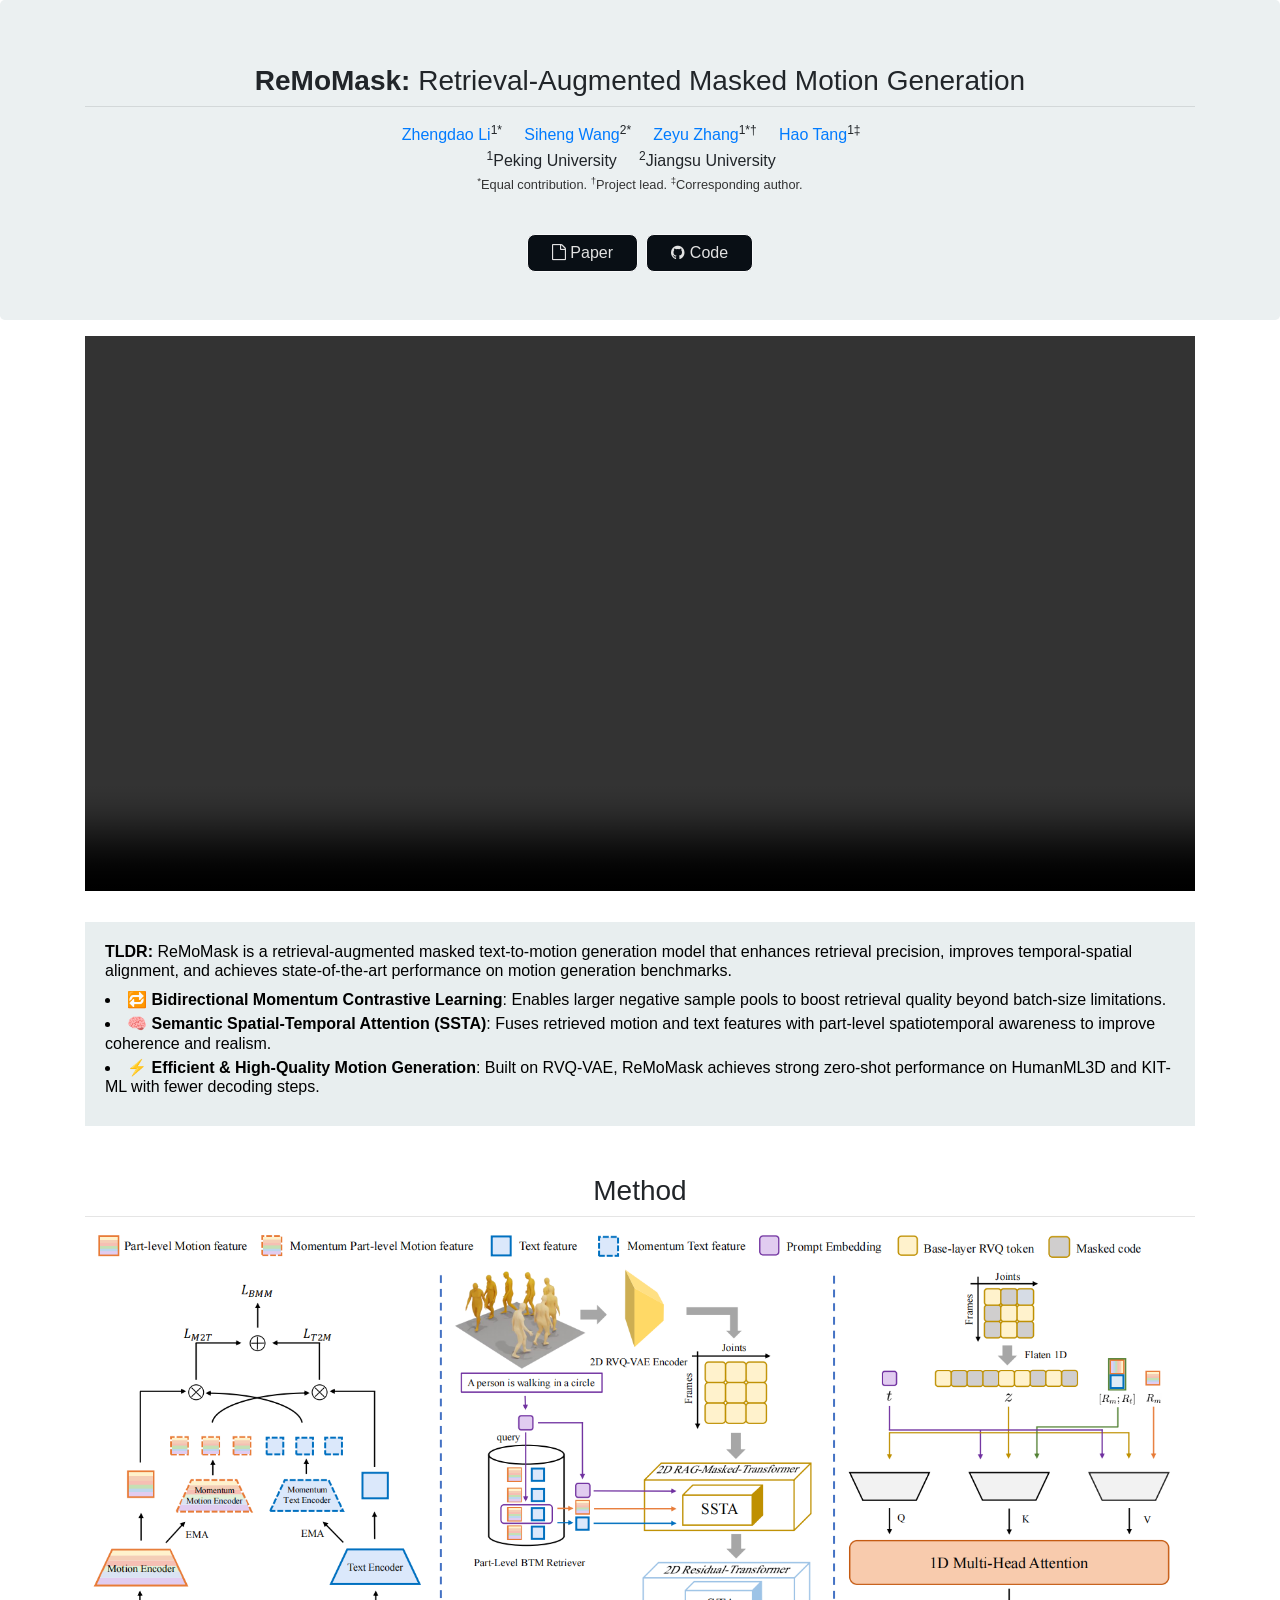
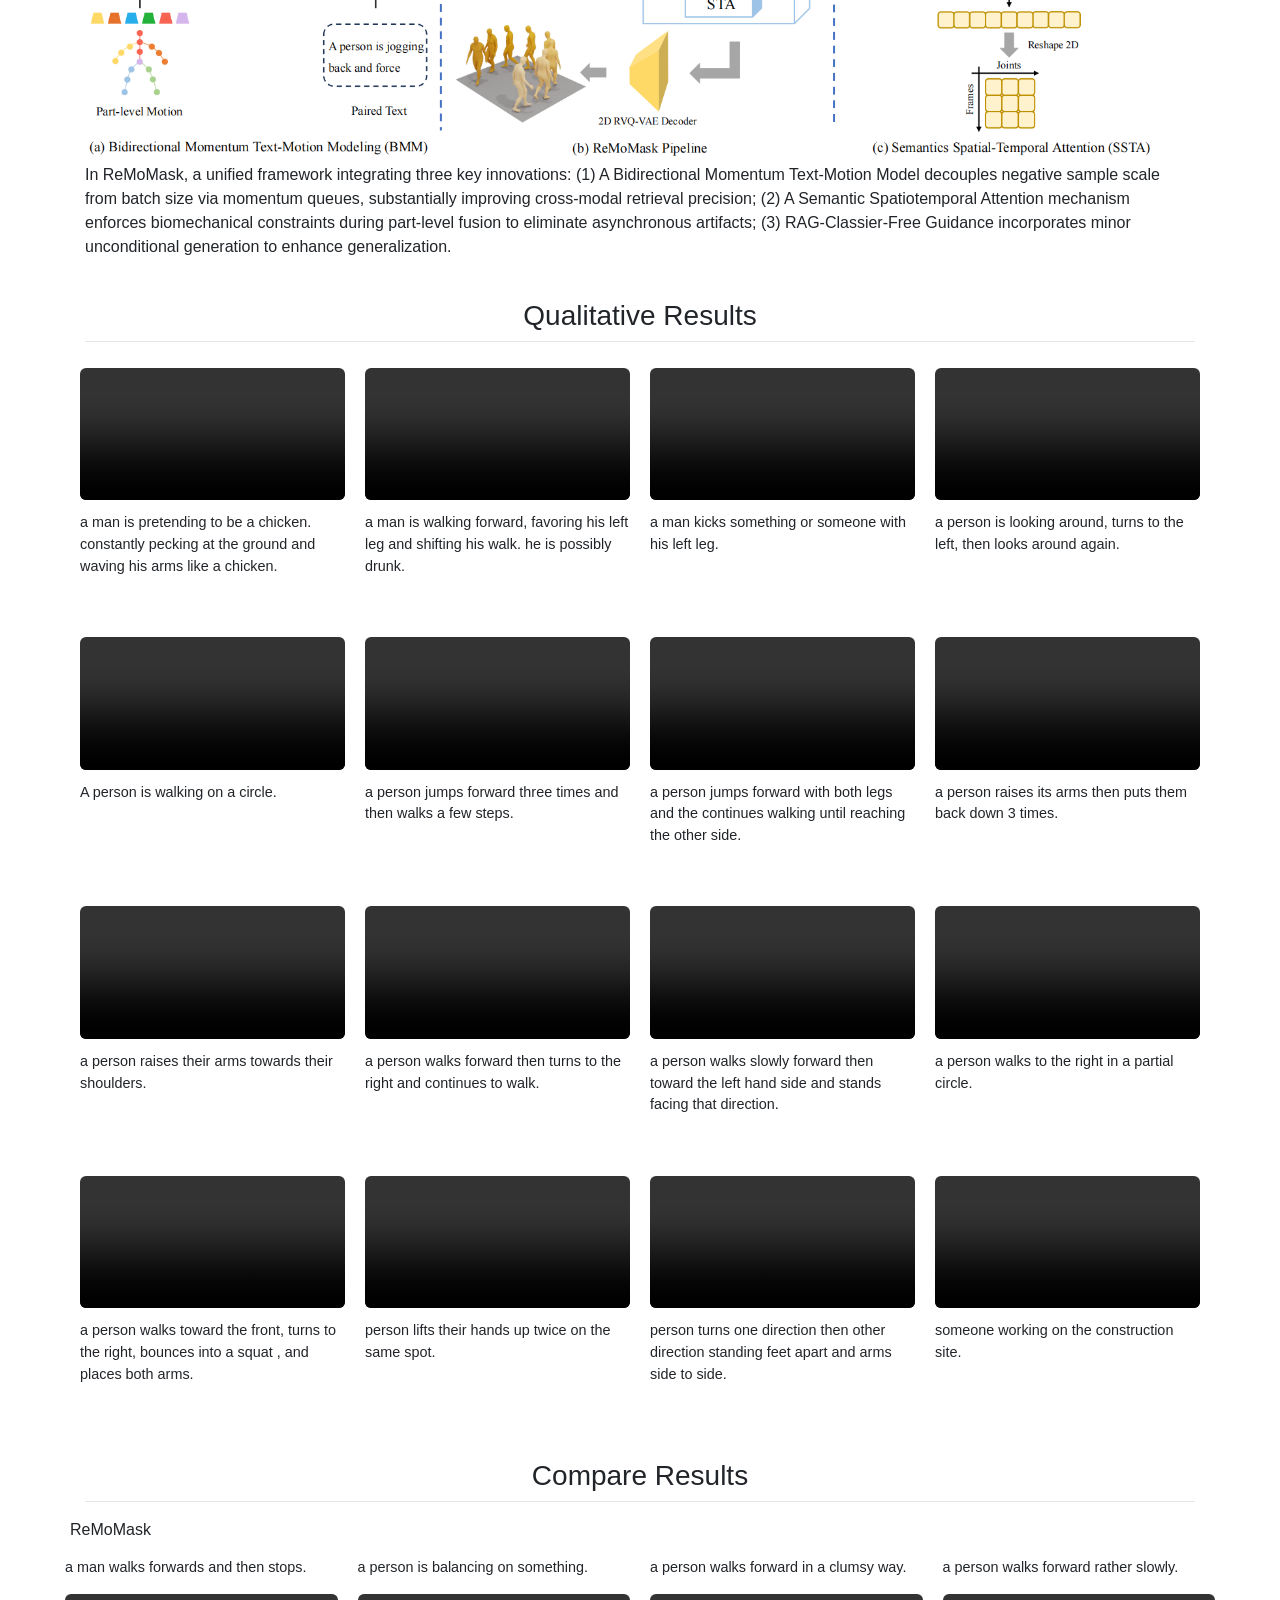
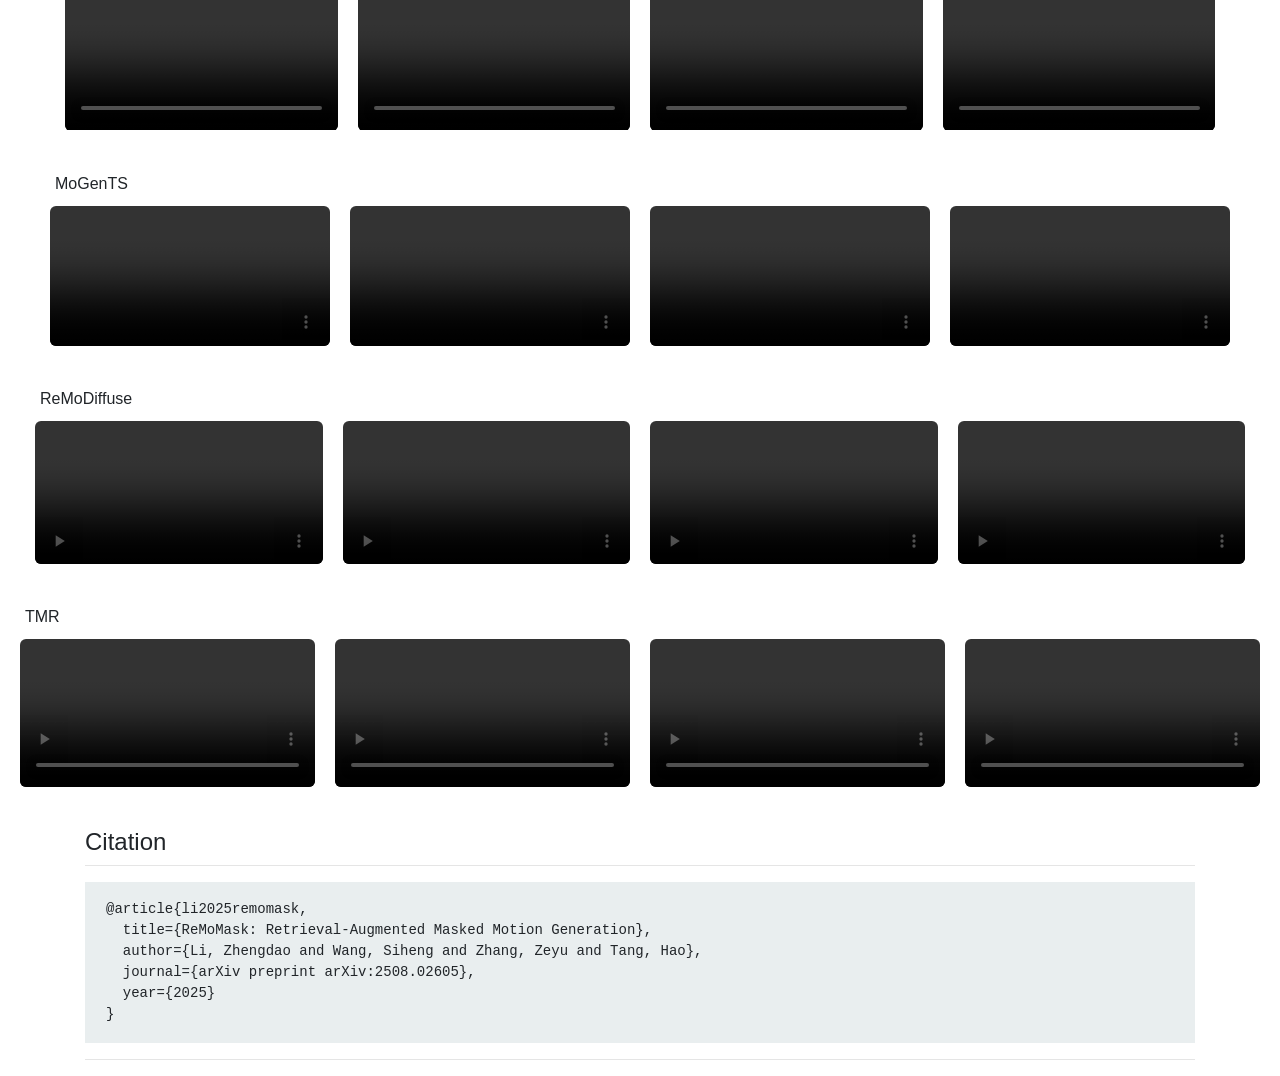
==== commit 2b248d19: "Update index.html" ====
--- a/index.html
+++ b/index.html
@@ -55,7 +55,7 @@
                     <br>
                     <div class="row justify-content-center">
                         <div class="col-auto" style="padding: 0 1px;">
-                            <p class="mb-5"><a class="btn btn-large btn-light" href="arxiv.com" role="button" target="_blank">
+                            <p class="mb-5"><a class="btn btn-large btn-light" href="https://huggingface.co/papers/2508.02605" role="button" target="_blank">
                                 <i class="fa fa-file-o"></i> Paper </a></p>
                         </div>
                         <div class="col-auto" style="padding: 0 1px;">
@@ -400,13 +400,11 @@
             <h4>Citation</h4>
             <hr style="margin-top:0px">
             <pre style="background-color: #e9eeef;padding: 1.25em 1.5em">
-<code>@inproceedings{zhang2025motion,
-  title={Motion Mamba: Efficient and Long Sequence Motion Generation},
-  author={Zhang, Zeyu and Liu, Akide and Reid, Ian and Hartley, Richard and Zhuang, Bohan and Tang, Hao},
-  booktitle={European Conference on Computer Vision},
-  pages={265--282},
-  year={2025},
-  organization={Springer}
+<code>@article{li2025remomask,
+  title={ReMoMask: Retrieval-Augmented Masked Motion Generation},
+  author={Li, Zhengdao and Wang, Siheng and Zhang, Zeyu and Tang, Hao},
+  journal={arXiv preprint arXiv:2508.02605},
+  year={2025}
 }</code></pre>
             <hr>
         </div>
@@ -424,4 +422,4 @@
     });
   </script>
 </body>
-</html>+</html>
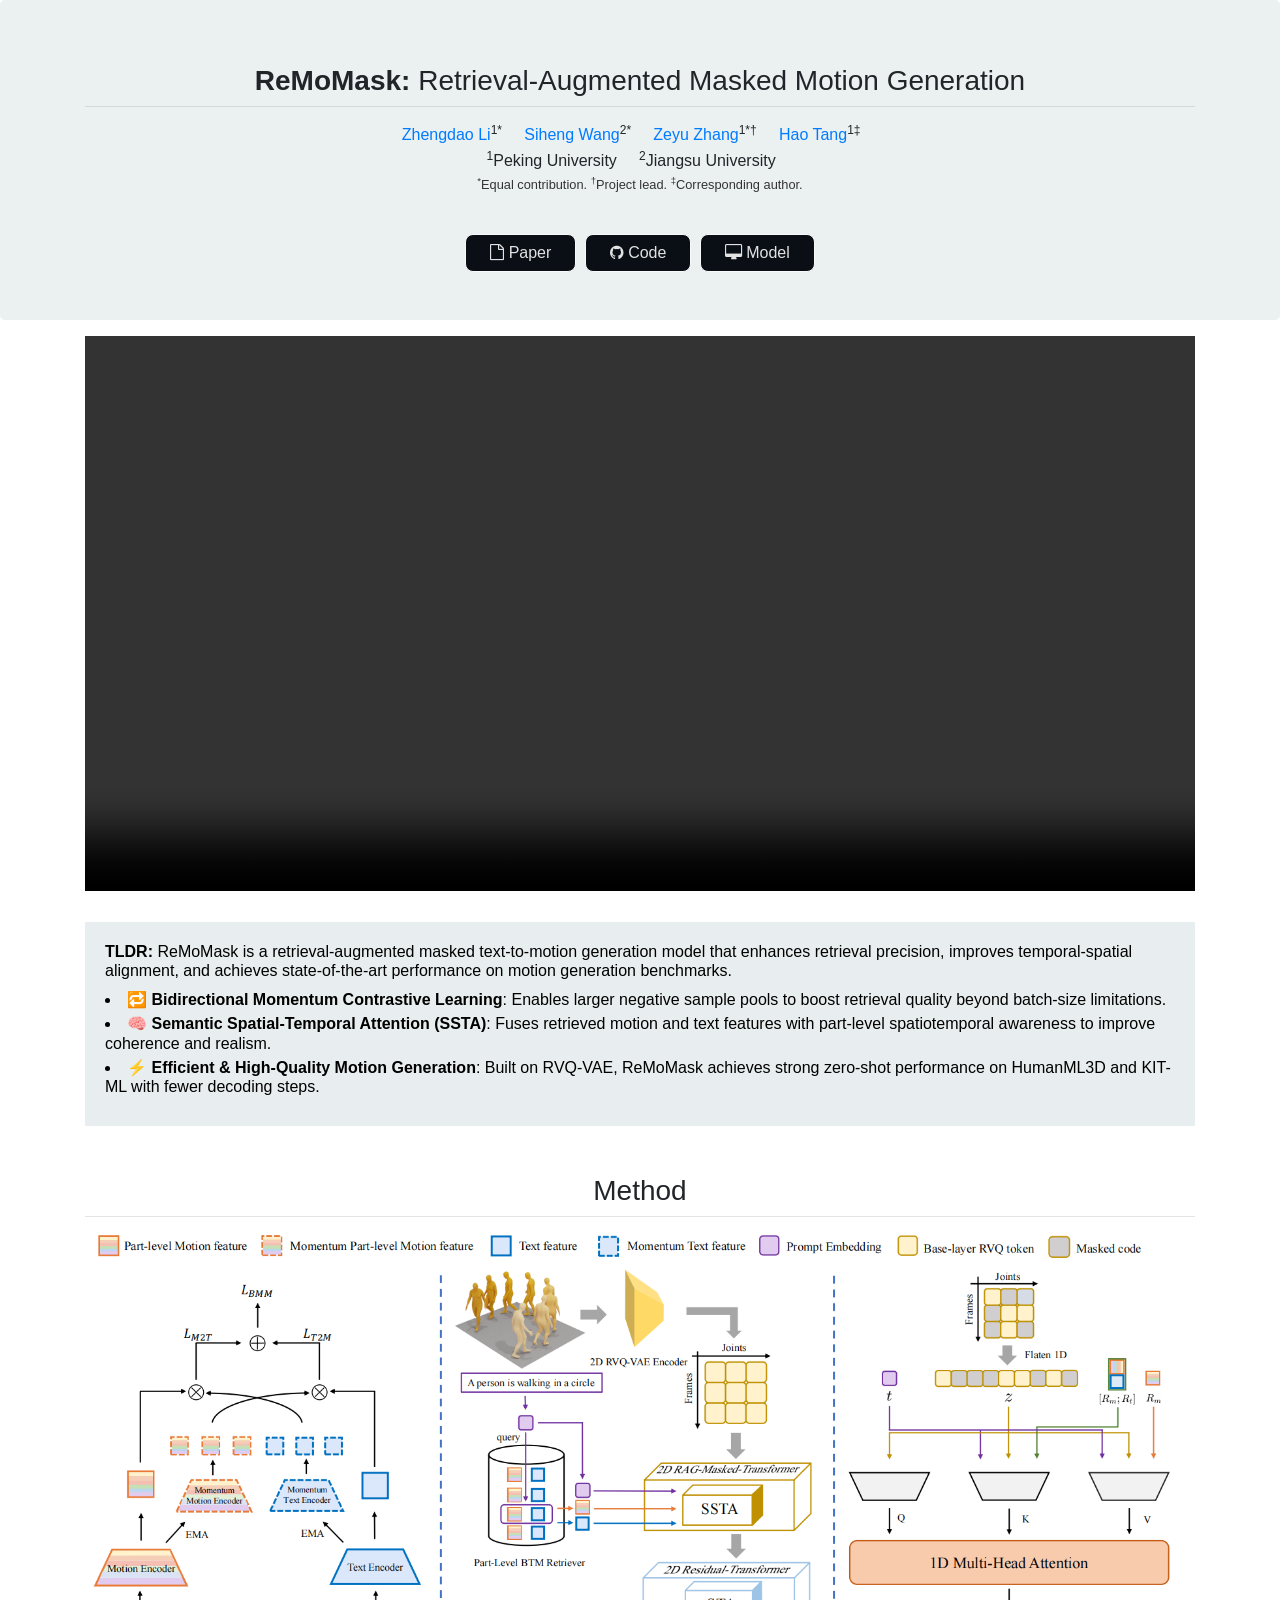
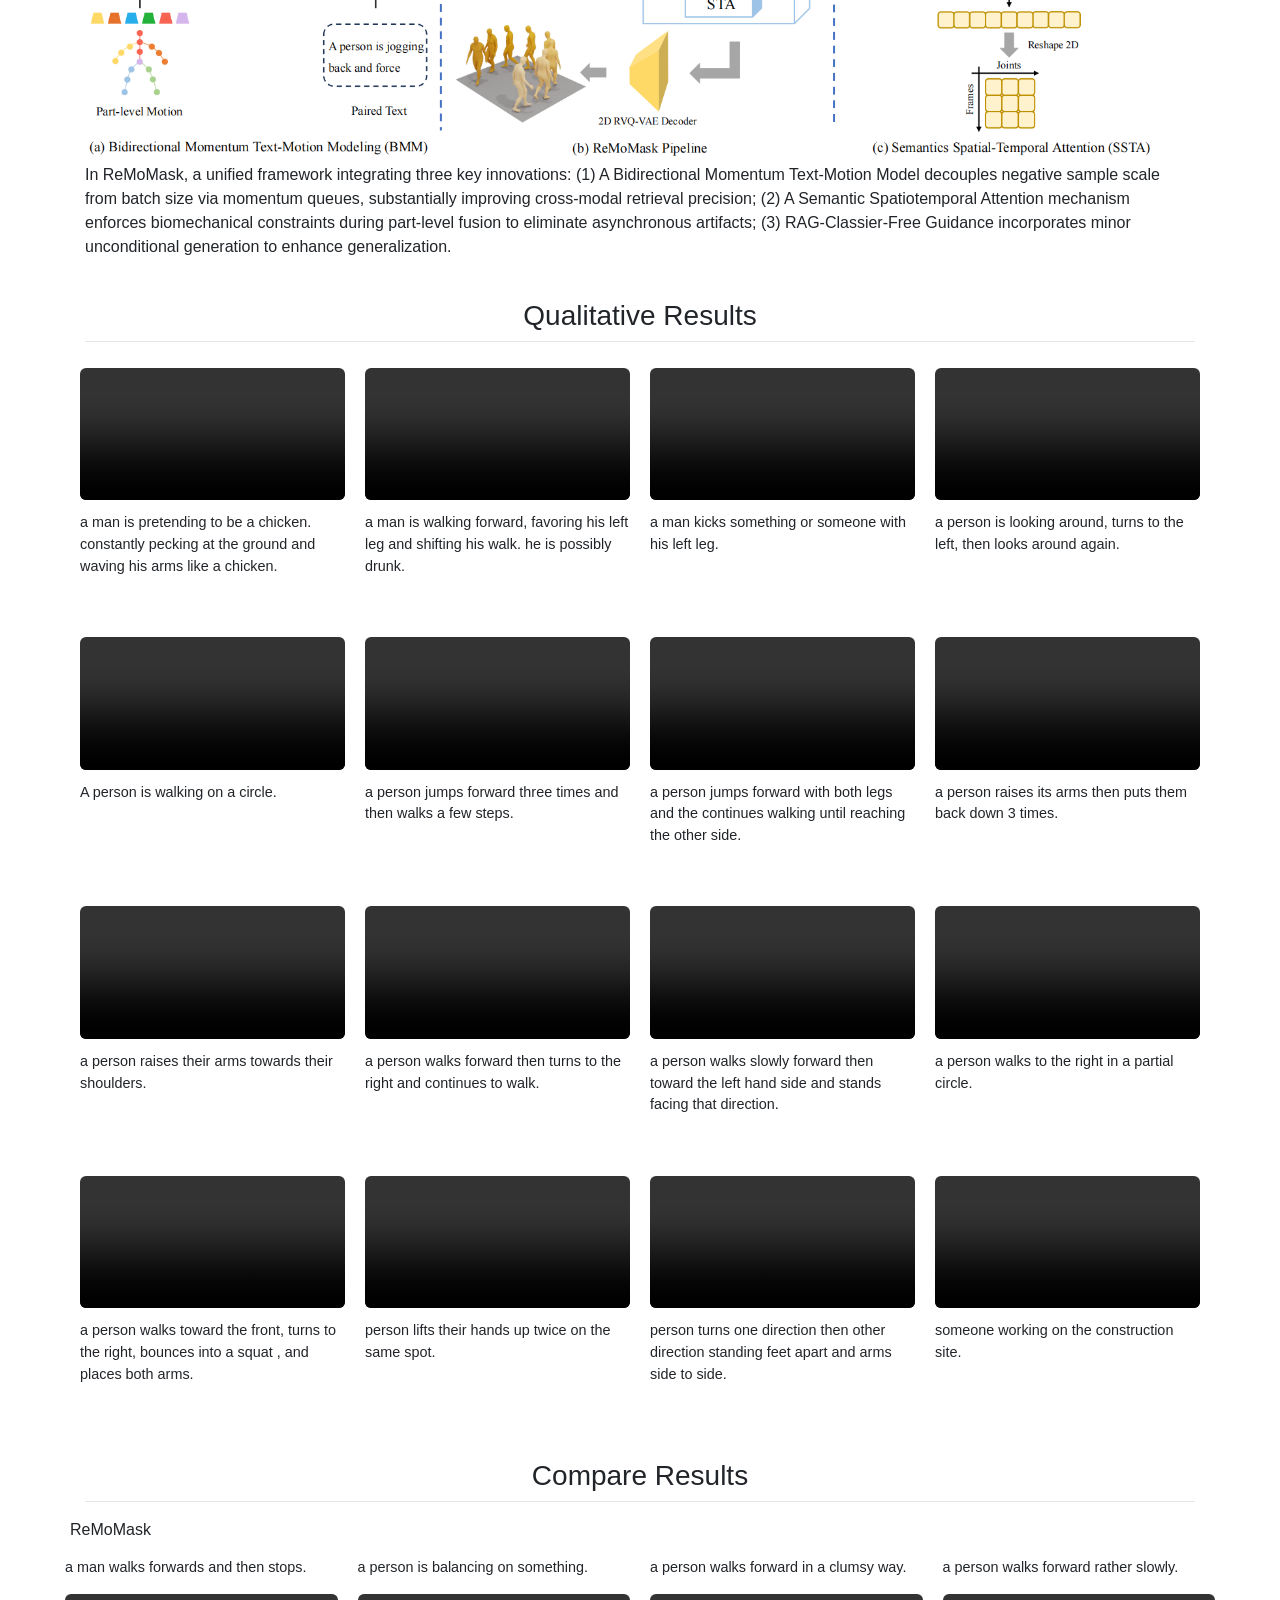
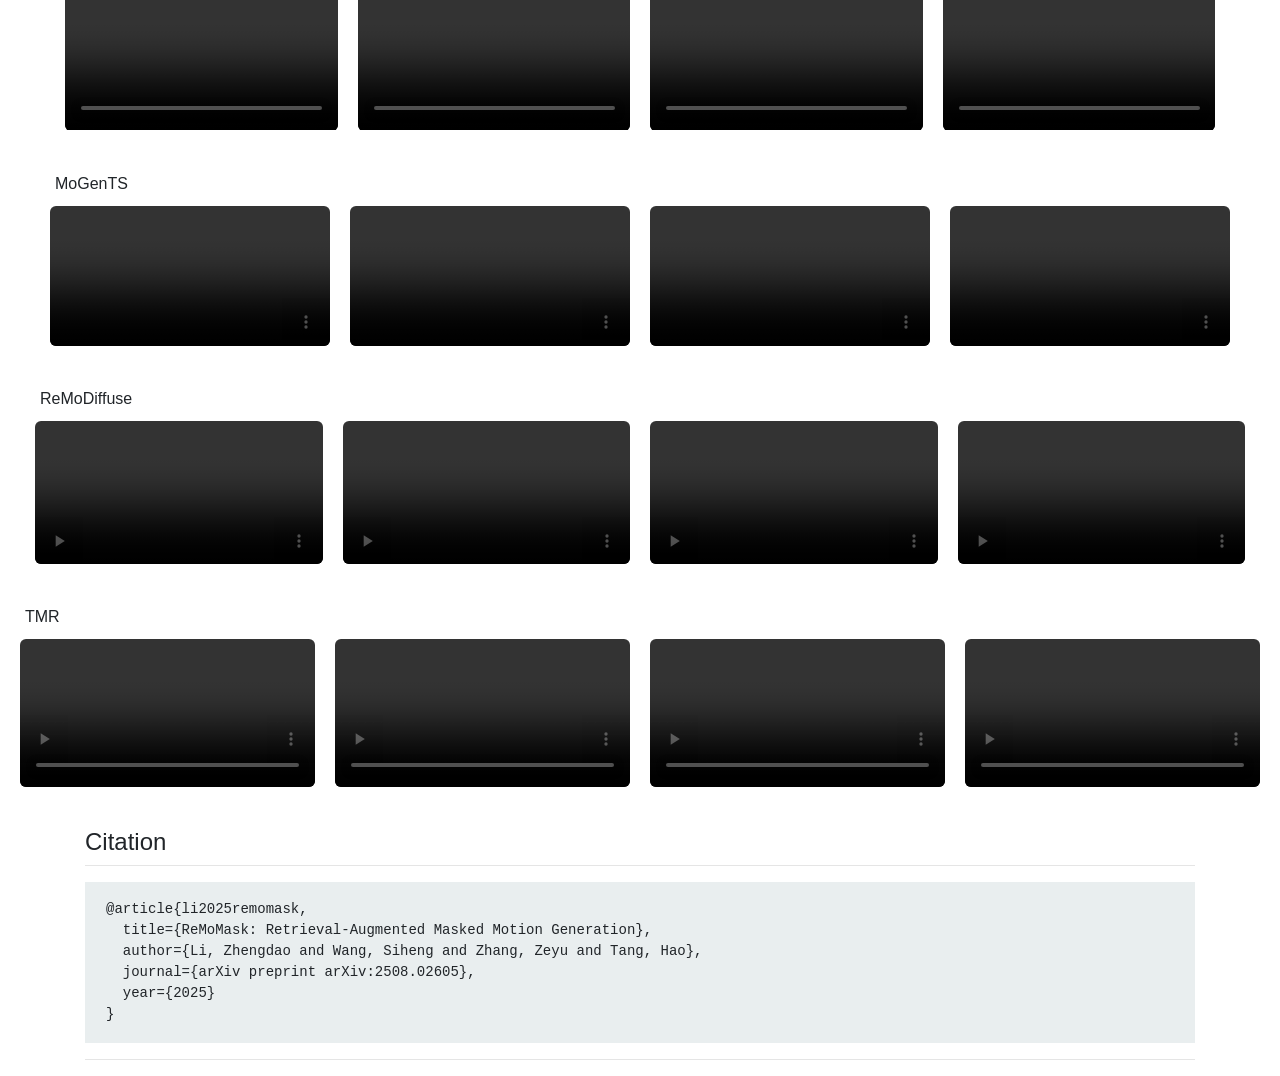
==== commit 7fdd282f: "Update index.html" ====
--- a/index.html
+++ b/index.html
@@ -55,17 +55,17 @@
                     <br>
                     <div class="row justify-content-center">
                         <div class="col-auto" style="padding: 0 1px;">
-                            <p class="mb-5"><a class="btn btn-large btn-light" href="https://huggingface.co/papers/2508.02605" role="button" target="_blank">
+                            <p class="mb-5"><a class="btn btn-large btn-light" href="https://arxiv.org/abs/2508.02605" role="button" target="_blank">
                                 <i class="fa fa-file-o"></i> Paper </a></p>
                         </div>
                         <div class="col-auto" style="padding: 0 1px;">
                             <p class="mb-5"><a class="btn btn-large btn-light" href="https://github.com/AIGeeksGroup/ReMoMask" role="button" target="_blank">
                                 <i class="fa fa-github"></i> Code </a></p>
                         </div>
-                        <!-- <div class="col-auto" style="padding: 0 1px;">
-                            <p class="mb-5"><a class="btn btn-large btn-light" href="https://huggingface.co" role="button" target="_blank">
+                        <div class="col-auto" style="padding: 0 1px;">
+                            <p class="mb-5"><a class="btn btn-large btn-light" href="https://huggingface.co/AIGeeksGroup/ReMoMask" role="button" target="_blank">
                                 <i class="fa fa-desktop"></i> Model </a></p>
-                        </div> -->
+                        </div>
                     </div>
         </div>
     </div>
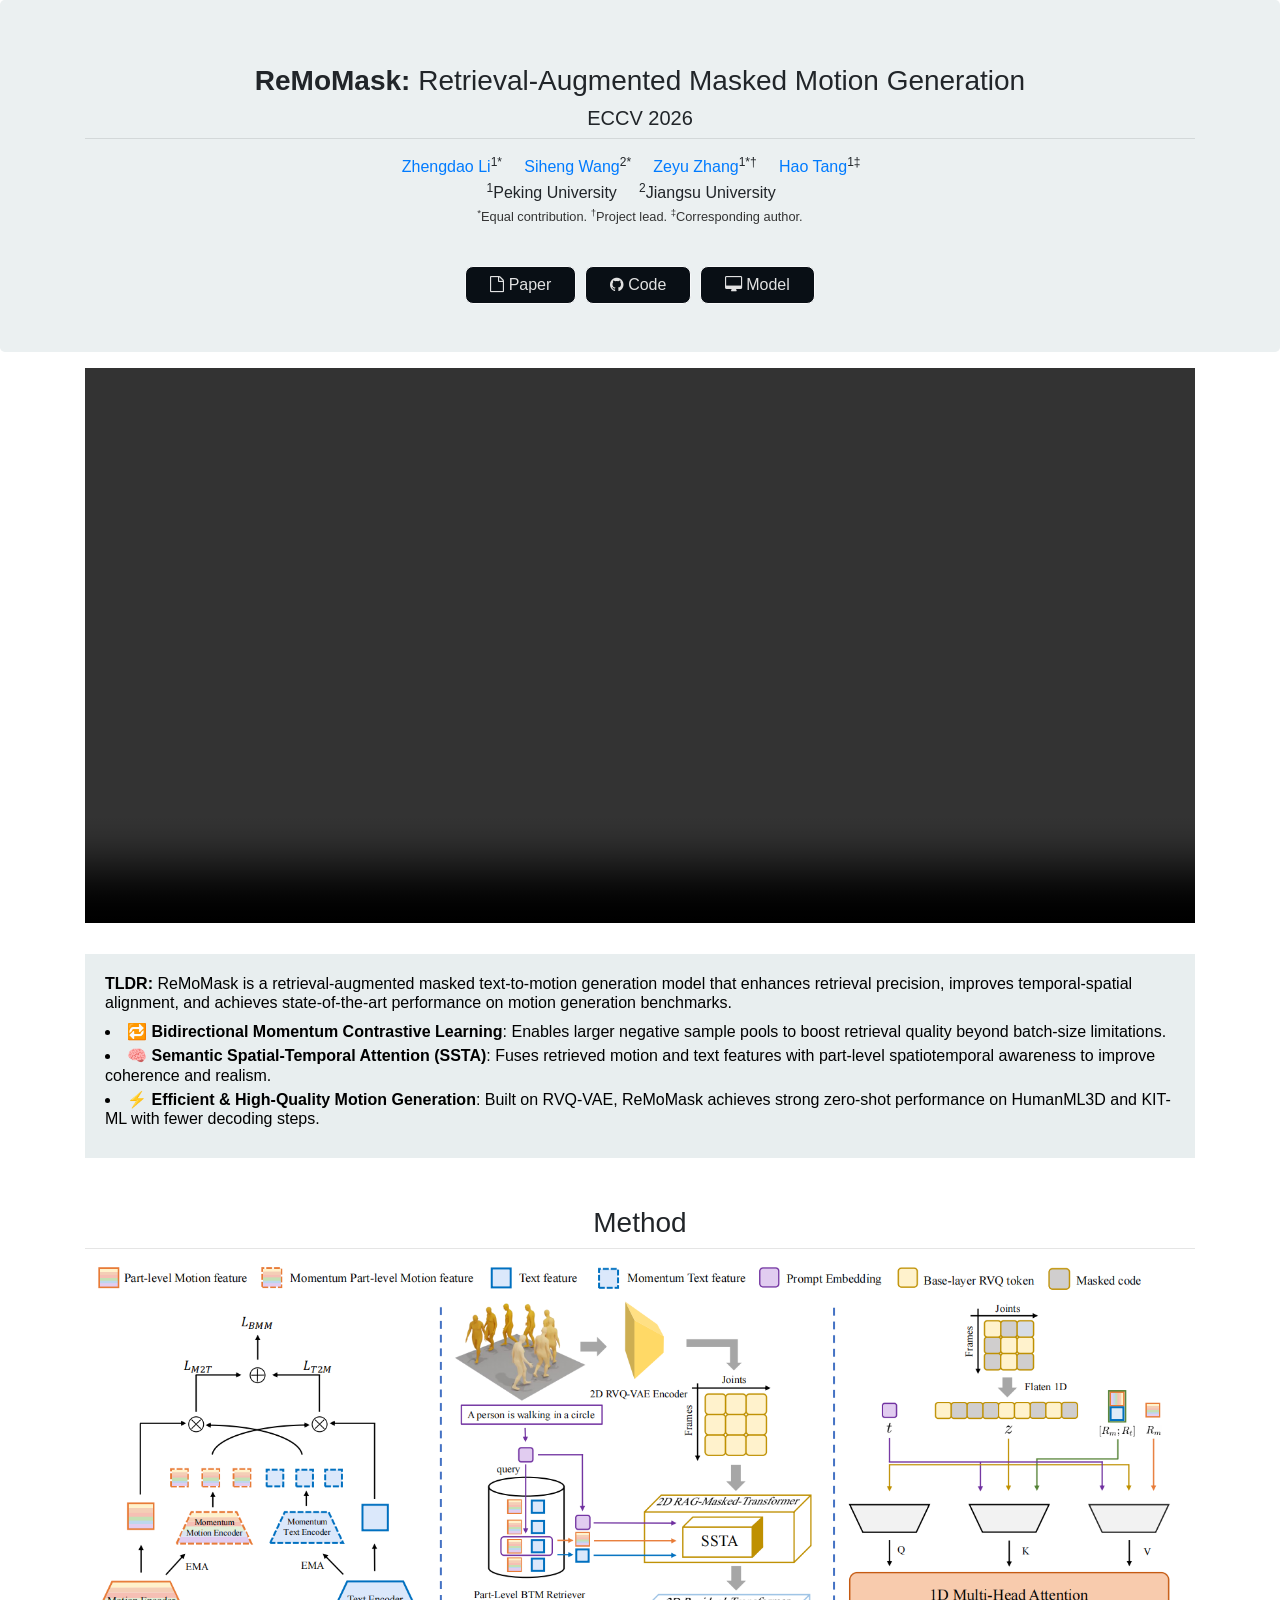
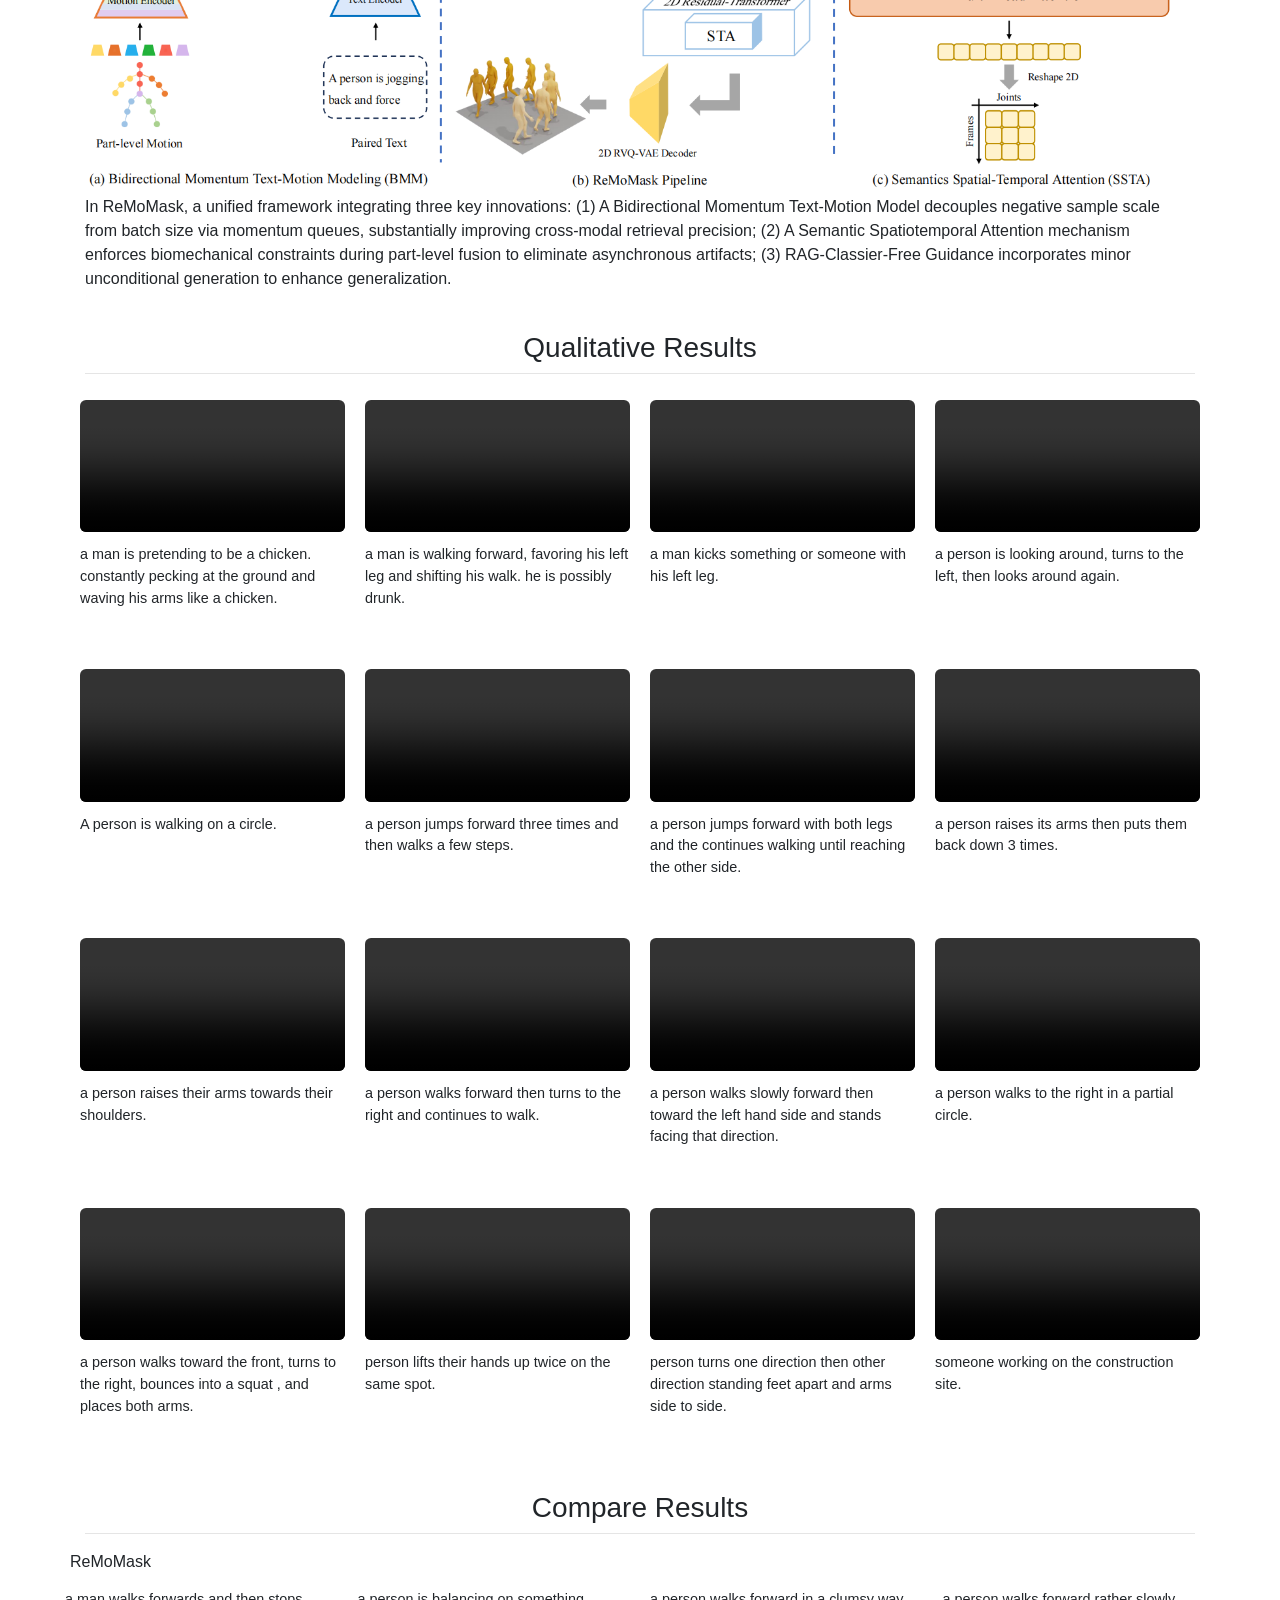
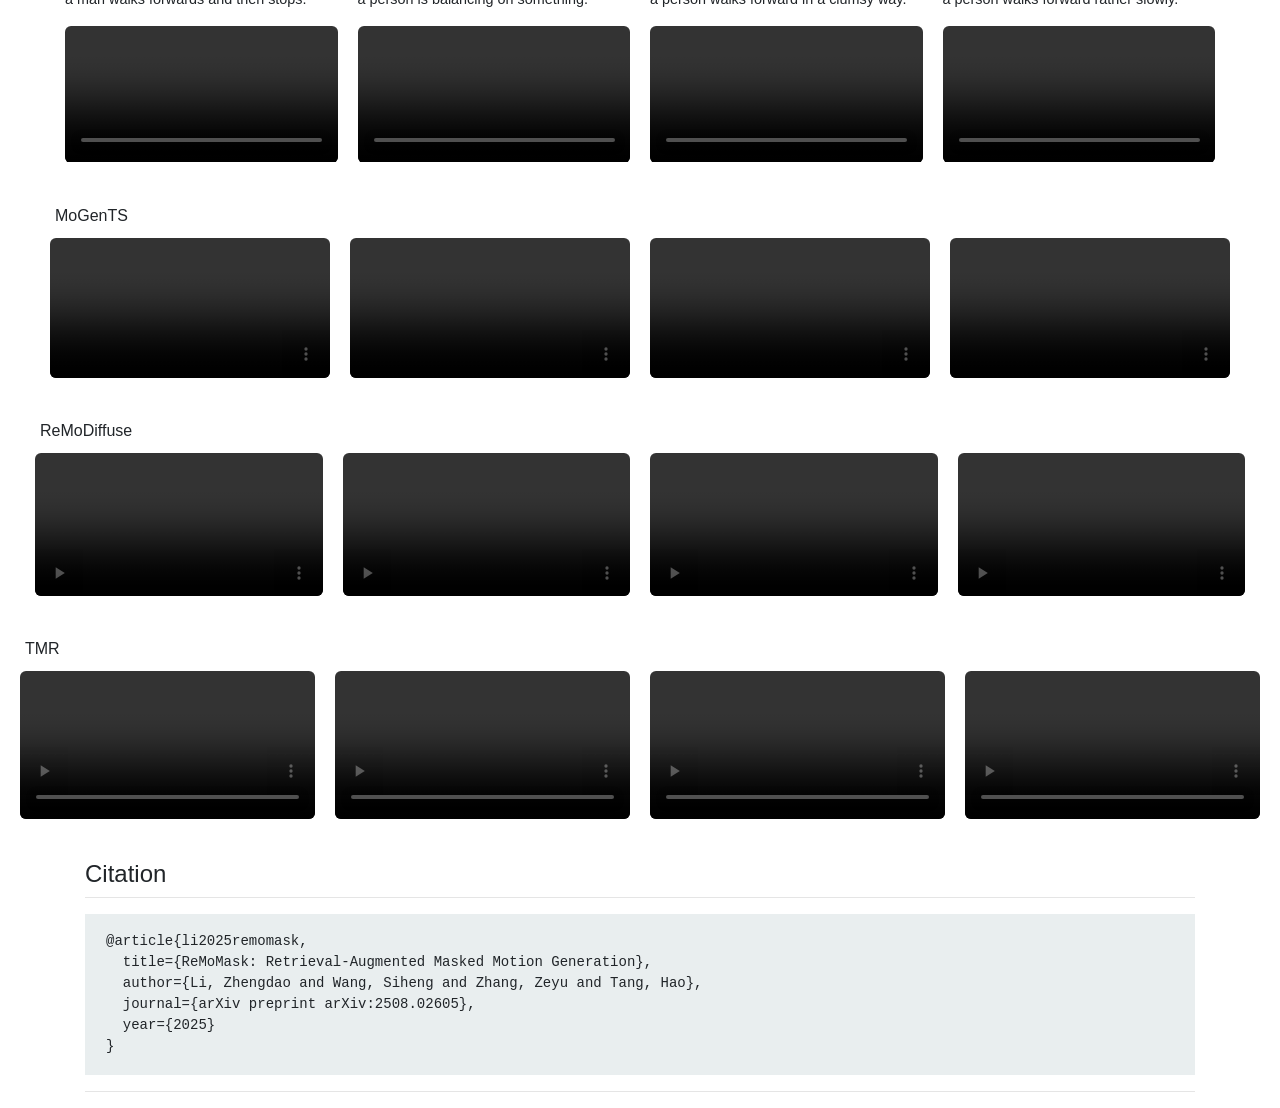
==== commit 7c3e0efd: "Update conference year from 2026 to ECCV 2026" ====
--- a/index.html
+++ b/index.html
@@ -7,6 +7,9 @@
     <meta http-equiv="X-UA-Compatible" content="IE=edge">
     <meta name="viewport" content="width=device-width, initial-scale=1">
     <title>ReMoMask</title>
+    <!-- Favicon -->
+    <link rel="icon" type="image/png" href="assets/remomask_logo.png">
+    <!-- or .ico if you have it: <link rel="icon" href="images/favicon.ico"> -->
     <!-- Bootstrap -->
     <!-- <link rel="stylesheet" href="./static/css/bulma.min.css"> -->
     <!-- 这个不能加，否则会报错 -->
@@ -28,13 +31,13 @@
             <div class="row justify-content-center">
                 <div class="col-12">
                     <h3><strong>ReMoMask: </strong>Retrieval-Augmented Masked Motion Generation</h3>
-                    <!-- <h5>Arxiv 2026</h5> -->
+                    <h5>ECCV 2026</h5>
                     <hr style="margin-top:0px">
                     <div class="is-size-2 publication-authors text-center">
                         <span class="author-block">
-                            <a href=""><strong>Zhengdao Li</strong></a><sup>1*</sup></span>&nbsp;&nbsp;&nbsp;&nbsp;
+                            <a href="#"><strong>Zhengdao Li</strong></a><sup>1*</sup></span>&nbsp;&nbsp;&nbsp;&nbsp;
                         <span class="author-block">
-                            <a href=""><strong>Siheng Wang</strong></a><sup>2*</sup>&nbsp;&nbsp;&nbsp;&nbsp;
+                            <a href="#"><strong>Siheng Wang</strong></a><sup>2*</sup>&nbsp;&nbsp;&nbsp;&nbsp;
                         </span>
                         <span class="author-block">
                             <a href="https://steve-zeyu-zhang.github.io/"><strong>Zeyu Zhang</strong></a><sup>1*†</sup>&nbsp;&nbsp;&nbsp;&nbsp;
